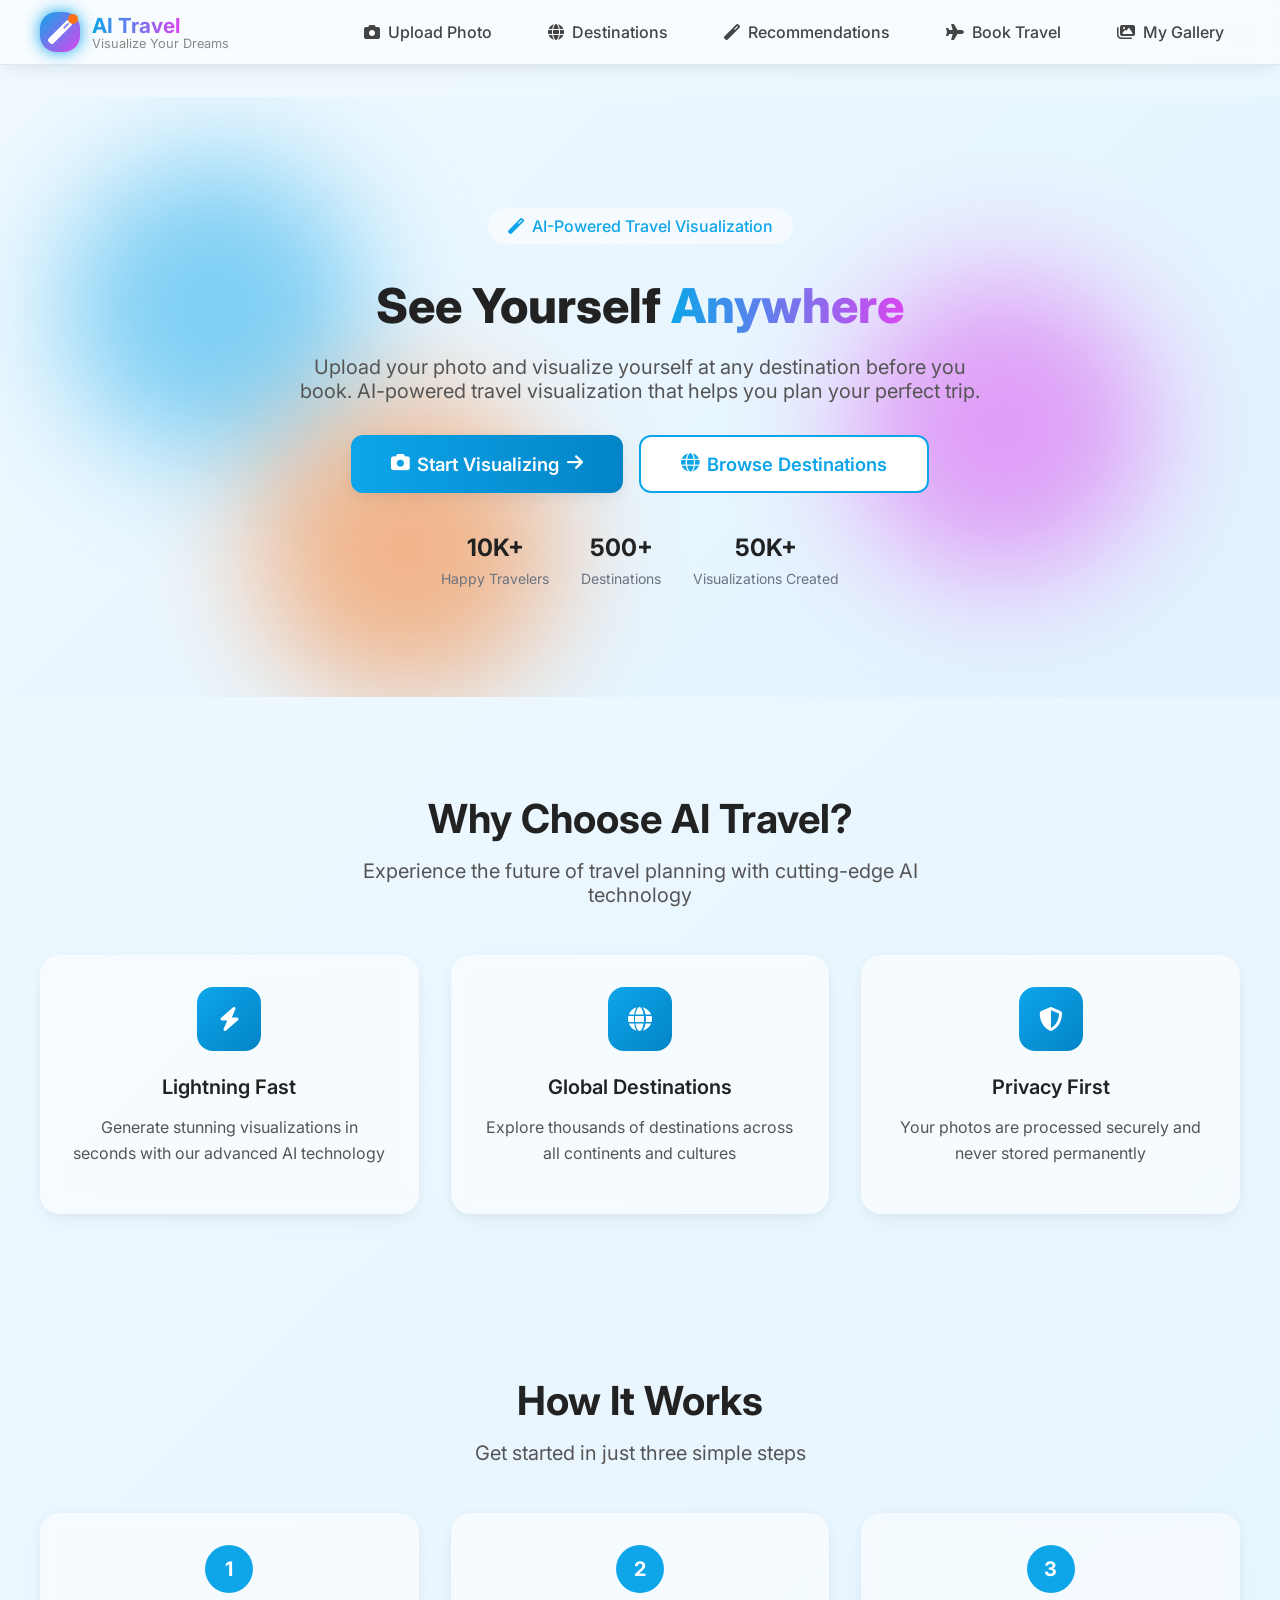
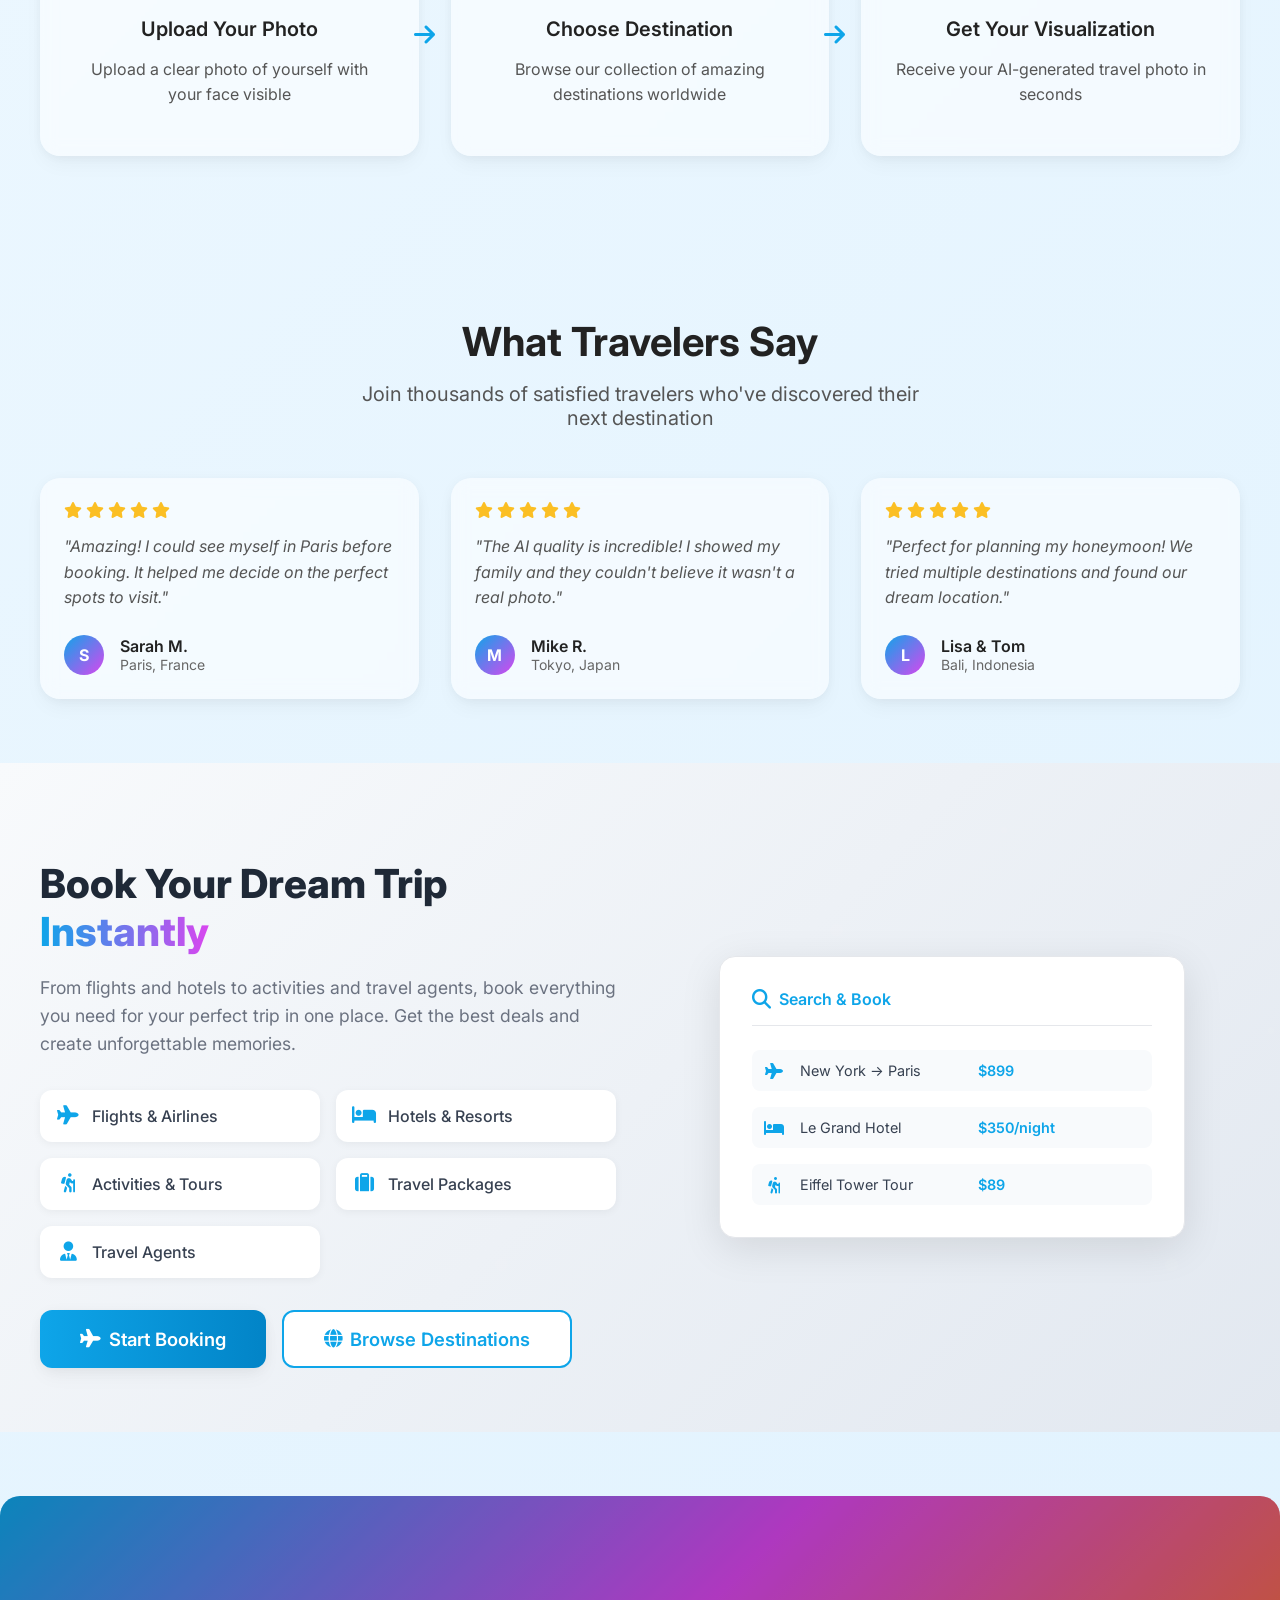
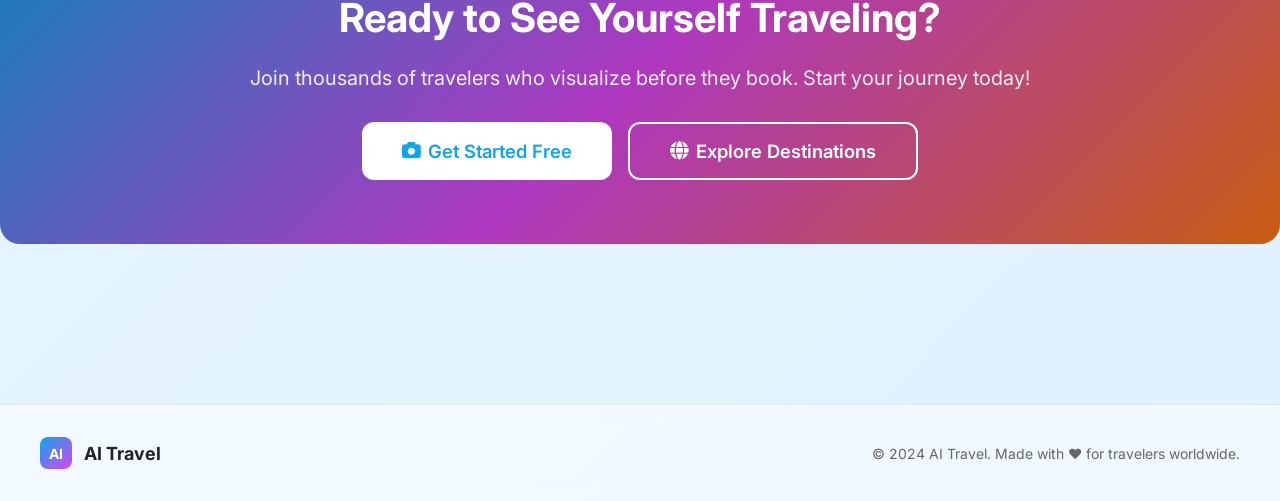
==== frontend/index.html @ 81657a9d "commit" ====
<!DOCTYPE html>
<html lang="en">
<head>
    <meta charset="UTF-8">
    <meta name="viewport" content="width=device-width, initial-scale=1.0">
    <title>AI Travel - Visualize Yourself Anywhere</title>
    <meta name="description" content="See yourself at any destination before you book with AI-powered visualization. Upload your photo and explore thousands of destinations worldwide.">
    
    <!-- Fonts -->
    <link rel="preconnect" href="https://fonts.googleapis.com">
    <link rel="preconnect" href="https://fonts.gstatic.com" crossorigin>
    <link href="https://fonts.googleapis.com/css2?family=Inter:wght@300;400;500;600;700;800&family=Poppins:wght@300;400;500;600;700;800;900&display=swap" rel="stylesheet">
    
    <!-- Icons -->
    <link rel="stylesheet" href="https://cdnjs.cloudflare.com/ajax/libs/font-awesome/6.4.0/css/all.min.css">
    
    <!-- Styles -->
    <link rel="stylesheet" href="css/style.css">
</head>
<body>
    <!-- Navigation -->
    <nav class="navbar">
        <div class="nav-container">
            <div class="nav-logo">
                <a href="index.html" class="logo-link">
                    <div class="logo-icon">
                        <i class="fas fa-magic"></i>
                        <div class="logo-dot"></div>
                    </div>
                    <div class="logo-text">
                        <span class="logo-title">AI Travel</span>
                        <div class="logo-subtitle">Visualize Your Dreams</div>
                    </div>
                </a>
            </div>
            
            <div class="nav-menu" id="nav-menu">
                <a href="upload.html" class="nav-link">
                    <i class="fas fa-camera"></i>
                    <span>Upload Photo</span>
                </a>
                <a href="destinations.html" class="nav-link">
                    <i class="fas fa-globe"></i>
                    <span>Destinations</span>
                </a>
                <a href="recommendations.html" class="nav-link">
                    <i class="fas fa-magic"></i>
                    <span>Recommendations</span>
                </a>
                <a href="booking.html" class="nav-link">
                    <i class="fas fa-plane"></i>
                    <span>Book Travel</span>
                </a>
                <a href="visualizations.html" class="nav-link">
                    <i class="fas fa-images"></i>
                    <span>My Gallery</span>
                </a>
            </div>
            
            <div class="nav-toggle" id="nav-toggle">
                <i class="fas fa-bars"></i>
            </div>
        </div>
    </nav>

    <!-- Main Content -->
    <main class="main-content">
        <!-- Hero Section -->
        <section class="hero">
            <div class="hero-background">
                <div class="hero-blob hero-blob-1"></div>
                <div class="hero-blob hero-blob-2"></div>
                <div class="hero-blob hero-blob-3"></div>
            </div>
            
            <div class="hero-content">
                <div class="hero-badge">
                    <i class="fas fa-magic"></i>
                    <span>AI-Powered Travel Visualization</span>
                </div>
                
                <h1 class="hero-title">
                    See Yourself
                    <span class="gradient-text">Anywhere</span>
                </h1>
                
                <p class="hero-description">
                    Upload your photo and visualize yourself at any destination before you book. 
                    AI-powered travel visualization that helps you plan your perfect trip.
                </p>
                
                <div class="hero-buttons">
                    <a href="upload.html" class="btn btn-primary btn-large">
                        <i class="fas fa-camera"></i>
                        Start Visualizing
                        <i class="fas fa-arrow-right"></i>
                    </a>
                    <a href="destinations.html" class="btn btn-secondary btn-large">
                        <i class="fas fa-globe"></i>
                        Browse Destinations
                    </a>
                </div>
                
                <!-- Stats -->
                <div class="hero-stats">
                    <div class="stat-item">
                        <div class="stat-number">10K+</div>
                        <div class="stat-label">Happy Travelers</div>
                    </div>
                    <div class="stat-item">
                        <div class="stat-number">500+</div>
                        <div class="stat-label">Destinations</div>
                    </div>
                    <div class="stat-item">
                        <div class="stat-number">50K+</div>
                        <div class="stat-label">Visualizations Created</div>
                    </div>
                </div>
            </div>
        </section>

        <!-- Features Section -->
        <section class="features">
            <div class="container">
                <div class="section-header">
                    <h2 class="section-title">Why Choose AI Travel?</h2>
                    <p class="section-description">
                        Experience the future of travel planning with cutting-edge AI technology
                    </p>
                </div>

                <div class="features-grid">
                    <div class="feature-card">
                        <div class="feature-icon">
                            <i class="fas fa-bolt"></i>
                        </div>
                        <h3 class="feature-title">Lightning Fast</h3>
                        <p class="feature-description">
                            Generate stunning visualizations in seconds with our advanced AI technology
                        </p>
                    </div>
                    
                    <div class="feature-card">
                        <div class="feature-icon">
                            <i class="fas fa-globe"></i>
                        </div>
                        <h3 class="feature-title">Global Destinations</h3>
                        <p class="feature-description">
                            Explore thousands of destinations across all continents and cultures
                        </p>
                    </div>
                    
                    <div class="feature-card">
                        <div class="feature-icon">
                            <i class="fas fa-shield-alt"></i>
                        </div>
                        <h3 class="feature-title">Privacy First</h3>
                        <p class="feature-description">
                            Your photos are processed securely and never stored permanently
                        </p>
                    </div>
                </div>
            </div>
        </section>

        <!-- How It Works Section -->
        <section class="how-it-works">
            <div class="container">
                <div class="section-header">
                    <h2 class="section-title">How It Works</h2>
                    <p class="section-description">
                        Get started in just three simple steps
                    </p>
                </div>

                <div class="steps-grid">
                    <div class="step-item">
                        <div class="step-number">1</div>
                        <h3 class="step-title">Upload Your Photo</h3>
                        <p class="step-description">
                            Upload a clear photo of yourself with your face visible
                        </p>
                        <div class="step-arrow">
                            <i class="fas fa-arrow-right"></i>
                        </div>
                    </div>
                    
                    <div class="step-item">
                        <div class="step-number">2</div>
                        <h3 class="step-title">Choose Destination</h3>
                        <p class="step-description">
                            Browse our collection of amazing destinations worldwide
                        </p>
                        <div class="step-arrow">
                            <i class="fas fa-arrow-right"></i>
                        </div>
                    </div>
                    
                    <div class="step-item">
                        <div class="step-number">3</div>
                        <h3 class="step-title">Get Your Visualization</h3>
                        <p class="step-description">
                            Receive your AI-generated travel photo in seconds
                        </p>
                    </div>
                </div>
            </div>
        </section>

        <!-- Testimonials Section -->
        <section class="testimonials">
            <div class="container">
                <div class="section-header">
                    <h2 class="section-title">What Travelers Say</h2>
                    <p class="section-description">
                        Join thousands of satisfied travelers who've discovered their next destination
                    </p>
                </div>

                <div class="testimonials-grid">
                    <div class="testimonial-card">
                        <div class="testimonial-stars">
                            <i class="fas fa-star"></i>
                            <i class="fas fa-star"></i>
                            <i class="fas fa-star"></i>
                            <i class="fas fa-star"></i>
                            <i class="fas fa-star"></i>
                        </div>
                        <p class="testimonial-text">
                            "Amazing! I could see myself in Paris before booking. It helped me decide on the perfect spots to visit."
                        </p>
                        <div class="testimonial-author">
                            <div class="author-avatar">S</div>
                            <div class="author-info">
                                <div class="author-name">Sarah M.</div>
                                <div class="author-location">Paris, France</div>
                            </div>
                        </div>
                    </div>

                    <div class="testimonial-card">
                        <div class="testimonial-stars">
                            <i class="fas fa-star"></i>
                            <i class="fas fa-star"></i>
                            <i class="fas fa-star"></i>
                            <i class="fas fa-star"></i>
                            <i class="fas fa-star"></i>
                        </div>
                        <p class="testimonial-text">
                            "The AI quality is incredible! I showed my family and they couldn't believe it wasn't a real photo."
                        </p>
                        <div class="testimonial-author">
                            <div class="author-avatar">M</div>
                            <div class="author-info">
                                <div class="author-name">Mike R.</div>
                                <div class="author-location">Tokyo, Japan</div>
                            </div>
                        </div>
                    </div>

                    <div class="testimonial-card">
                        <div class="testimonial-stars">
                            <i class="fas fa-star"></i>
                            <i class="fas fa-star"></i>
                            <i class="fas fa-star"></i>
                            <i class="fas fa-star"></i>
                            <i class="fas fa-star"></i>
                        </div>
                        <p class="testimonial-text">
                            "Perfect for planning my honeymoon! We tried multiple destinations and found our dream location."
                        </p>
                        <div class="testimonial-author">
                            <div class="author-avatar">L</div>
                            <div class="author-info">
                                <div class="author-name">Lisa & Tom</div>
                                <div class="author-location">Bali, Indonesia</div>
                            </div>
                        </div>
                    </div>
                </div>
            </div>
        </section>

        <!-- Booking Promotion Section -->
        <section class="booking-promotion">
            <div class="container">
                <div class="booking-promotion-content">
                    <div class="booking-promotion-text">
                        <h2 class="booking-promotion-title">
                            Book Your Dream Trip
                            <span class="gradient-text">Instantly</span>
                        </h2>
                        <p class="booking-promotion-description">
                            From flights and hotels to activities and travel agents, book everything you need for your perfect trip in one place. Get the best deals and create unforgettable memories.
                        </p>
                        <div class="booking-promotion-features">
                            <div class="booking-feature">
                                <i class="fas fa-plane"></i>
                                <span>Flights & Airlines</span>
                            </div>
                            <div class="booking-feature">
                                <i class="fas fa-bed"></i>
                                <span>Hotels & Resorts</span>
                            </div>
                            <div class="booking-feature">
                                <i class="fas fa-hiking"></i>
                                <span>Activities & Tours</span>
                            </div>
                            <div class="booking-feature">
                                <i class="fas fa-suitcase"></i>
                                <span>Travel Packages</span>
                            </div>
                            <div class="booking-feature">
                                <i class="fas fa-user-tie"></i>
                                <span>Travel Agents</span>
                            </div>
                        </div>
                        <div class="booking-promotion-actions">
                            <a href="booking.html" class="btn btn-primary btn-large">
                                <i class="fas fa-plane"></i>
                                Start Booking
                            </a>
                            <a href="destinations.html" class="btn btn-secondary btn-large">
                                <i class="fas fa-globe"></i>
                                Browse Destinations
                            </a>
                        </div>
                    </div>
                    <div class="booking-promotion-visual">
                        <div class="booking-visual-card">
                            <div class="booking-visual-header">
                                <i class="fas fa-search"></i>
                                <span>Search & Book</span>
                            </div>
                            <div class="booking-visual-content">
                                <div class="booking-visual-item">
                                    <i class="fas fa-plane"></i>
                                    <span>New York → Paris</span>
                                    <span class="price">$899</span>
                                </div>
                                <div class="booking-visual-item">
                                    <i class="fas fa-bed"></i>
                                    <span>Le Grand Hotel</span>
                                    <span class="price">$350/night</span>
                                </div>
                                <div class="booking-visual-item">
                                    <i class="fas fa-hiking"></i>
                                    <span>Eiffel Tower Tour</span>
                                    <span class="price">$89</span>
                                </div>
                            </div>
                        </div>
                    </div>
                </div>
            </div>
        </section>

        <!-- CTA Section -->
        <section class="cta">
            <div class="cta-background">
                <div class="cta-overlay"></div>
            </div>
            <div class="cta-content">
                <h2 class="cta-title">Ready to See Yourself Traveling?</h2>
                <p class="cta-description">
                    Join thousands of travelers who visualize before they book. Start your journey today!
                </p>
                <div class="cta-buttons">
                    <a href="upload.html" class="btn btn-white btn-large">
                        <i class="fas fa-camera"></i>
                        Get Started Free
                    </a>
                    <a href="destinations.html" class="btn btn-outline btn-large">
                        <i class="fas fa-globe"></i>
                        Explore Destinations
                    </a>
                </div>
            </div>
        </section>
    </main>

    <!-- Footer -->
    <footer class="footer">
        <div class="container">
            <div class="footer-content">
                <div class="footer-logo">
                    <div class="footer-logo-icon">
                        <span>AI</span>
                    </div>
                    <span class="footer-logo-text">AI Travel</span>
                </div>
                <div class="footer-copyright">
                    © 2024 AI Travel. Made with ❤️ for travelers worldwide.
                </div>
            </div>
        </div>
    </footer>

    <!-- Toast Container -->
    <div id="toast-container" class="toast-container"></div>

    <!-- Scripts -->
    <script src="js/api.js"></script>
    <script src="js/components.js"></script>
    <script src="js/main.js"></script>
</body>
</html>
---- frontend/css/style.css ----
/* CSS Variables for theming */
:root {
  --primary: #0ea5e9;
  --primary-dark: #0284c7;
  --secondary: #d946ef;
  --accent: #f97316;
  --success: #22c55e;
  --warning: #f59e0b;
  --error: #ef4444;
  --bg-gradient: linear-gradient(135deg, #f0f9ff 0%, #e0f2fe 100%);
  --font-main: "Inter", "Poppins", Arial, sans-serif;
  --shadow-soft: 0 2px 15px -3px rgba(0, 0, 0, 0.07),
    0 10px 20px -2px rgba(0, 0, 0, 0.04);
  --shadow-large: 0 10px 40px -10px rgba(14, 165, 233, 0.15),
    0 2px 10px -2px rgba(0, 0, 0, 0.05);
  --radius: 1.25rem;
}

html,
body {
  font-family: var(--font-main);
  background: var(--bg-gradient);
  color: #222;
  margin: 0;
  min-height: 100vh;
  scroll-behavior: smooth;
}

/* Layout */
.container {
  max-width: 1200px;
  margin: 0 auto;
  padding: 0 1.5rem;
}

.main-content {
  min-height: calc(100vh - 64px - 80px);
  padding: 2rem 0;
}

/* Navbar */
.navbar {
  background: #fff8;
  backdrop-filter: blur(8px);
  border-bottom: 1px solid #e0e7ef;
  box-shadow: var(--shadow-soft);
  position: sticky;
  top: 0;
  z-index: 100;
}
.nav-container {
  max-width: 1200px;
  margin: 0 auto;
  display: flex;
  align-items: center;
  justify-content: space-between;
  padding: 0 1.5rem;
  height: 64px;
}
.logo-link {
  display: flex;
  align-items: center;
  text-decoration: none;
}
.logo-icon {
  position: relative;
  width: 40px;
  height: 40px;
  background: linear-gradient(135deg, var(--primary), var(--secondary));
  border-radius: 1rem;
  display: flex;
  align-items: center;
  justify-content: center;
  color: #fff;
  font-size: 1.5rem;
  margin-right: 0.75rem;
  box-shadow: 0 0 16px var(--primary, #0ea5e9, 0.2);
}
.logo-dot {
  position: absolute;
  top: 2px;
  right: 2px;
  width: 10px;
  height: 10px;
  background: var(--accent);
  border-radius: 50%;
  animation: pulse 2s infinite;
}
@keyframes pulse {
  0%,
  100% {
    opacity: 1;
  }
  50% {
    opacity: 0.5;
  }
}
.logo-title {
  font-size: 1.3rem;
  font-weight: 700;
  background: linear-gradient(90deg, var(--primary), var(--secondary));
  -webkit-background-clip: text;
  -webkit-text-fill-color: transparent;
}
.logo-subtitle {
  font-size: 0.8rem;
  color: #888;
  margin-top: -2px;
}
.nav-menu {
  display: flex;
  gap: 1.5rem;
}
.nav-link {
  display: flex;
  align-items: center;
  gap: 0.5rem;
  color: #444;
  text-decoration: none;
  font-weight: 500;
  padding: 0.5rem 1rem;
  border-radius: 0.75rem;
  transition: background 0.2s, color 0.2s;
}
.nav-link.active,
.nav-link:hover {
  background: var(--primary, #0ea5e9, 0.1);
  color: var(--primary);
}
.nav-toggle {
  display: none;
  font-size: 1.5rem;
  cursor: pointer;
}

/* Hero Section */
.hero {
  position: relative;
  min-height: 600px;
  display: flex;
  align-items: center;
  justify-content: center;
  background: linear-gradient(135deg, #f0f9ff 0%, #e0f2fe 100%);
  overflow: hidden;
}
.hero-background {
  position: absolute;
  inset: 0;
  z-index: 0;
}
.hero-blob {
  position: absolute;
  border-radius: 50%;
  filter: blur(60px);
  opacity: 0.5;
}
.hero-blob-1 {
  top: 10%;
  left: 5%;
  width: 300px;
  height: 300px;
  background: var(--primary);
}
.hero-blob-2 {
  top: 30%;
  right: 10%;
  width: 300px;
  height: 300px;
  background: var(--secondary);
}
.hero-blob-3 {
  bottom: 0;
  left: 20%;
  width: 300px;
  height: 300px;
  background: var(--accent);
}
.hero-content {
  position: relative;
  z-index: 1;
  text-align: center;
  max-width: 700px;
  margin: 0 auto;
}
.hero-badge {
  display: inline-flex;
  align-items: center;
  gap: 0.5rem;
  background: #fff8;
  border-radius: 999px;
  padding: 0.5rem 1.25rem;
  font-size: 1rem;
  color: var(--primary);
  font-weight: 500;
  margin-bottom: 1.5rem;
}
.hero-title {
  font-size: 3rem;
  font-weight: 800;
  color: #222;
  margin: 0.5rem 0;
}
.gradient-text {
  background: linear-gradient(90deg, var(--primary), var(--secondary));
  -webkit-background-clip: text;
  -webkit-text-fill-color: transparent;
}
.hero-description {
  font-size: 1.25rem;
  color: #555;
  margin-bottom: 2rem;
}
.hero-buttons {
  display: flex;
  gap: 1rem;
  justify-content: center;
  margin-bottom: 2.5rem;
}
.btn {
  display: inline-flex;
  align-items: center;
  gap: 0.5rem;
  font-size: 1rem;
  font-weight: 600;
  border: none;
  border-radius: 0.75rem;
  padding: 0.75rem 2rem;
  cursor: pointer;
  text-decoration: none;
  transition: background 0.2s, color 0.2s, box-shadow 0.2s, transform 0.2s;
}
.btn-large {
  font-size: 1.15rem;
  padding: 1rem 2.5rem;
}
.btn-primary {
  background: linear-gradient(90deg, var(--primary), var(--primary-dark));
  color: #fff;
  box-shadow: var(--shadow-soft);
}
.btn-primary:hover {
  background: linear-gradient(90deg, var(--primary-dark), var(--primary));
  transform: scale(1.04);
}
.btn-secondary {
  background: #fff;
  color: var(--primary);
  border: 2px solid var(--primary);
}
.btn-secondary:hover {
  background: var(--primary);
  color: #fff;
}
.btn-white {
  background: #fff;
  color: var(--primary);
  border: none;
}
.btn-white:hover {
  background: #f0f9ff;
}
.btn-outline {
  background: transparent;
  color: #fff;
  border: 2px solid #fff;
}
.btn-outline:hover {
  background: #fff2;
  color: #fff;
}
.btn-warning {
  background: var(--warning);
  color: #fff;
}
.btn-warning:hover {
  background: #fbbf24;
}

/* Hero Stats */
.hero-stats {
  display: flex;
  gap: 2rem;
  justify-content: center;
  margin-top: 2.5rem;
}
.stat-item {
  text-align: center;
}
.stat-number {
  font-size: 2rem;
  font-weight: 700;
  color: var(--primary);
}
.stat-label {
  font-size: 1rem;
  color: #666;
}

/* Section Headers */
.section-header {
  text-align: center;
  margin-bottom: 3rem;
}
.section-title {
  font-size: 2.5rem;
  font-weight: 700;
  color: #222;
  margin-bottom: 1rem;
}
.section-description {
  font-size: 1.25rem;
  color: #555;
  max-width: 600px;
  margin: 0 auto;
}

/* Features Section */
.features {
  padding: 4rem 0;
}
.features-grid {
  display: grid;
  grid-template-columns: repeat(auto-fit, minmax(300px, 1fr));
  gap: 2rem;
}
.feature-card {
  background: #fff8;
  backdrop-filter: blur(8px);
  border-radius: var(--radius);
  padding: 2rem;
  text-align: center;
  box-shadow: var(--shadow-soft);
  transition: transform 0.3s, box-shadow 0.3s;
}
.feature-card:hover {
  transform: translateY(-5px);
  box-shadow: var(--shadow-large);
}
.feature-icon {
  width: 64px;
  height: 64px;
  background: linear-gradient(135deg, var(--primary), var(--primary-dark));
  border-radius: 1rem;
  display: flex;
  align-items: center;
  justify-content: center;
  margin: 0 auto 1.5rem;
  color: #fff;
  font-size: 1.5rem;
}
.feature-title {
  font-size: 1.25rem;
  font-weight: 600;
  color: #222;
  margin-bottom: 1rem;
}
.feature-description {
  color: #555;
  line-height: 1.6;
}

/* How It Works Section */
.how-it-works {
  padding: 4rem 0;
}
.steps-grid {
  display: grid;
  grid-template-columns: repeat(auto-fit, minmax(250px, 1fr));
  gap: 2rem;
}
.step-item {
  background: #fff8;
  backdrop-filter: blur(8px);
  border-radius: var(--radius);
  padding: 2rem;
  text-align: center;
  box-shadow: var(--shadow-soft);
  position: relative;
}
.step-number {
  width: 48px;
  height: 48px;
  background: var(--primary);
  color: #fff;
  border-radius: 50%;
  display: flex;
  align-items: center;
  justify-content: center;
  font-weight: 700;
  font-size: 1.25rem;
  margin: 0 auto 1.5rem;
}
.step-title {
  font-size: 1.25rem;
  font-weight: 600;
  color: #222;
  margin-bottom: 1rem;
}
.step-description {
  color: #555;
  line-height: 1.6;
}
.step-arrow {
  position: absolute;
  top: 50%;
  right: -1rem;
  transform: translateY(-50%);
  color: var(--primary);
  font-size: 1.5rem;
}

/* Testimonials Section */
.testimonials {
  padding: 4rem 0;
}
.testimonials-grid {
  display: grid;
  grid-template-columns: repeat(auto-fit, minmax(300px, 1fr));
  gap: 2rem;
}
.testimonial-card {
  background: #fff8;
  backdrop-filter: blur(8px);
  border-radius: var(--radius);
  padding: 1.5rem;
  box-shadow: var(--shadow-soft);
}
.testimonial-stars {
  display: flex;
  gap: 0.25rem;
  margin-bottom: 1rem;
  color: #fbbf24;
}
.testimonial-text {
  color: #555;
  line-height: 1.6;
  margin-bottom: 1.5rem;
  font-style: italic;
}
.testimonial-author {
  display: flex;
  align-items: center;
  gap: 1rem;
}
.author-avatar {
  width: 40px;
  height: 40px;
  background: linear-gradient(135deg, var(--primary), var(--secondary));
  border-radius: 50%;
  display: flex;
  align-items: center;
  justify-content: center;
  color: #fff;
  font-weight: 700;
}
.author-name {
  font-weight: 600;
  color: #222;
}
.author-location {
  font-size: 0.875rem;
  color: #666;
}

/* CTA Section */
.cta {
  position: relative;
  padding: 4rem 0;
  margin: 4rem 0;
  background: linear-gradient(
    135deg,
    var(--primary),
    var(--secondary),
    var(--accent)
  );
  border-radius: var(--radius);
  overflow: hidden;
}
.cta-background {
  position: absolute;
  inset: 0;
}
.cta-overlay {
  position: absolute;
  inset: 0;
  background: rgba(0, 0, 0, 0.2);
}
.cta-content {
  position: relative;
  z-index: 1;
  text-align: center;
  color: #fff;
}
.cta-title {
  font-size: 2.5rem;
  font-weight: 700;
  margin-bottom: 1.5rem;
}
.cta-description {
  font-size: 1.25rem;
  margin-bottom: 2rem;
  opacity: 0.9;
}
.cta-buttons {
  display: flex;
  gap: 1rem;
  justify-content: center;
}

/* Footer */
.footer {
  background: #fff8;
  backdrop-filter: blur(8px);
  border-top: 1px solid #e0e7ef;
  padding: 2rem 0;
  margin-top: 4rem;
}
.footer-content {
  display: flex;
  justify-content: space-between;
  align-items: center;
}
.footer-logo {
  display: flex;
  align-items: center;
  gap: 0.75rem;
}
.footer-logo-icon {
  width: 32px;
  height: 32px;
  background: linear-gradient(135deg, var(--primary), var(--secondary));
  border-radius: 0.5rem;
  display: flex;
  align-items: center;
  justify-content: center;
  color: #fff;
  font-weight: 700;
  font-size: 0.875rem;
}
.footer-logo-text {
  font-size: 1.125rem;
  font-weight: 700;
  color: #222;
}
.footer-copyright {
  color: #666;
  font-size: 0.875rem;
}

/* Upload Page Styles */
.upload-header,
.destinations-header,
.visualizations-header {
  text-align: center;
  margin-bottom: 3rem;
}
.step-badge {
  display: inline-flex;
  align-items: center;
  gap: 0.5rem;
  background: var(--primary, #0ea5e9, 0.1);
  border: 1px solid var(--primary);
  border-radius: 999px;
  padding: 0.5rem 1rem;
  font-size: 0.875rem;
  color: var(--primary);
  font-weight: 500;
  margin-bottom: 1.5rem;
}
.upload-title,
.destinations-title,
.visualizations-title {
  font-size: 3rem;
  font-weight: 700;
  color: #222;
  margin-bottom: 1rem;
}
.upload-description,
.destinations-description,
.visualizations-description {
  font-size: 1.25rem;
  color: #555;
  max-width: 600px;
  margin: 0 auto;
}

.upload-section {
  margin-bottom: 3rem;
}
.upload-grid {
  display: grid;
  grid-template-columns: 1fr 1fr;
  gap: 3rem;
  align-items: start;
}
.photo-upload {
  border: 2px dashed #ddd;
  border-radius: var(--radius);
  padding: 2rem;
  text-align: center;
  transition: border-color 0.3s, background 0.3s;
}
.photo-upload:hover {
  border-color: var(--primary);
  background: #f0f9ff;
}
.photo-upload.drag-over {
  border-color: var(--primary);
  background: #f0f9ff;
  transform: scale(1.02);
}
.upload-icon {
  position: relative;
  width: 80px;
  height: 80px;
  background: linear-gradient(135deg, var(--primary), var(--secondary));
  border-radius: 1rem;
  display: flex;
  align-items: center;
  justify-content: center;
  margin: 0 auto 1.5rem;
  color: #fff;
  font-size: 2rem;
}
.upload-dot {
  position: absolute;
  top: -8px;
  right: -8px;
  width: 24px;
  height: 24px;
  background: var(--accent);
  border-radius: 50%;
  animation: pulse 2s infinite;
}
.upload-heading {
  font-size: 1.5rem;
  font-weight: 600;
  color: #222;
  margin-bottom: 0.5rem;
}
.upload-subtext {
  color: #666;
  margin-bottom: 1.5rem;
}

.upload-note {
  color: #ff6b6b;
  font-size: 0.8rem;
  margin-top: 0.25rem;
  font-style: italic;
}

.lightx-tips {
  background: #f0f9ff;
  border: 1px solid #93c5fd;
  border-radius: 8px;
  padding: 1rem;
  margin-top: 1rem;
  font-size: 0.85rem;
}

.lightx-tips p {
  margin: 0 0 0.5rem 0;
  color: #1e40af;
  font-weight: 600;
}

.lightx-tips ul {
  margin: 0;
  padding-left: 1.5rem;
  color: #1e40af;
}

.lightx-tips li {
  margin-bottom: 0.25rem;
}
.upload-actions {
  display: flex;
  flex-direction: column;
  gap: 1rem;
  align-items: center;
}
.upload-or {
  color: #666;
  font-size: 0.875rem;
}

.upload-preview {
  text-align: center;
  padding: 1.5rem;
}
.preview-container {
  position: relative;
  margin-bottom: 1rem;
}
.preview-image {
  max-width: 100%;
  max-height: 400px;
  border-radius: 0.75rem;
  object-fit: cover;
}
.preview-remove {
  position: absolute;
  top: -8px;
  right: -8px;
  width: 24px;
  height: 24px;
  background: var(--error);
  color: #fff;
  border: none;
  border-radius: 50%;
  cursor: pointer;
  font-size: 0.75rem;
  display: flex;
  align-items: center;
  justify-content: center;
}
.preview-status {
  display: flex;
  align-items: center;
  justify-content: center;
  gap: 0.5rem;
  margin-bottom: 1rem;
  color: var(--success);
  font-weight: 500;
}
.status-icon {
  color: var(--success);
  font-size: 1.25rem;
}

/* Upload Form Styles */
.upload-form {
  margin-top: 1rem;
}
.upload-btn {
  width: 100%;
  padding: 1rem 2rem;
  font-size: 1.1rem;
  font-weight: 600;
  background: linear-gradient(90deg, var(--primary), var(--primary-dark));
  color: #fff;
  border: none;
  border-radius: 0.75rem;
  cursor: pointer;
  transition: all 0.2s ease;
  box-shadow: var(--shadow-soft);
}
.upload-btn:hover {
  background: linear-gradient(90deg, var(--primary-dark), var(--primary));
  transform: translateY(-2px);
  box-shadow: var(--shadow-large);
}
.upload-btn:disabled {
  background: #ccc;
  cursor: not-allowed;
  transform: none;
  box-shadow: none;
}
.upload-btn i {
  margin-right: 0.5rem;
}

.upload-loading {
  position: absolute;
  inset: 0;
  background: rgba(0, 0, 0, 0.5);
  backdrop-filter: blur(4px);
  display: flex;
  flex-direction: column;
  align-items: center;
  justify-content: center;
  color: #fff;
  border-radius: var(--radius);
}
.loading-spinner {
  width: 48px;
  height: 48px;
  border: 4px solid #fff;
  border-top: 4px solid transparent;
  border-radius: 50%;
  animation: spin 1s linear infinite;
  margin-bottom: 1rem;
}
@keyframes spin {
  0% {
    transform: rotate(0deg);
  }
  100% {
    transform: rotate(360deg);
  }
}
.loading-text {
  font-size: 1.125rem;
  font-weight: 600;
  margin-bottom: 0.5rem;
}
.loading-subtext {
  font-size: 0.875rem;
  opacity: 0.8;
}

/* Progress Bar Styles */
.progress-bar-container {
  width: 100%;
  max-width: 300px;
  margin-top: 1rem;
}
.progress-bar {
  width: 100%;
  height: 8px;
  background: rgba(255, 255, 255, 0.3);
  border-radius: 4px;
  overflow: hidden;
}
.progress-fill {
  height: 100%;
  background: linear-gradient(90deg, var(--success), var(--primary));
  border-radius: 4px;
  transition: width 0.3s ease;
}
.progress-text {
  text-align: center;
  font-size: 0.875rem;
  margin-top: 0.5rem;
  opacity: 0.9;
}

.upload-info {
  background: #dbeafe;
  border: 1px solid #93c5fd;
  border-radius: var(--radius);
  padding: 1rem;
  margin-top: 1.5rem;
}
.info-icon {
  color: var(--primary);
  font-size: 1.25rem;
  margin-bottom: 0.5rem;
}
.info-title {
  font-weight: 600;
  color: #1e40af;
  margin-bottom: 0.25rem;
}
.info-content p {
  color: #1e40af;
  font-size: 0.875rem;
  margin: 0.25rem 0;
}

.info-panel {
  display: flex;
  flex-direction: column;
  gap: 1.5rem;
}
.info-card {
  background: #fff8;
  backdrop-filter: blur(8px);
  border-radius: var(--radius);
  padding: 1.5rem;
  box-shadow: var(--shadow-soft);
}
.info-card-title {
  display: flex;
  align-items: center;
  gap: 0.5rem;
  font-size: 1.125rem;
  font-weight: 600;
  color: #222;
  margin-bottom: 1rem;
}
.info-list {
  list-style: none;
  padding: 0;
  margin: 0;
}
.info-list li {
  position: relative;
  padding-left: 1.5rem;
  margin-bottom: 0.75rem;
  color: #555;
}
.info-list li::before {
  content: "";
  position: absolute;
  left: 0;
  top: 0.5rem;
  width: 8px;
  height: 8px;
  background: var(--primary);
  border-radius: 50%;
}

.success-state {
  margin: 3rem 0;
}
.success-card {
  background: linear-gradient(135deg, #dcfce7, #f0f9ff);
  border: 1px solid var(--success);
  border-radius: var(--radius);
  padding: 2rem;
  text-align: center;
  box-shadow: var(--shadow-soft);
}
.success-icon {
  width: 64px;
  height: 64px;
  background: var(--success);
  color: #fff;
  border-radius: 50%;
  display: flex;
  align-items: center;
  justify-content: center;
  margin: 0 auto 1.5rem;
  font-size: 2rem;
}
.success-title {
  font-size: 1.5rem;
  font-weight: 700;
  color: var(--success);
  margin-bottom: 1rem;
}
.success-description {
  color: #166534;
  margin-bottom: 2rem;
  font-size: 1.125rem;
}
.success-buttons {
  display: flex;
  gap: 1rem;
  justify-content: center;
}

.progress-indicator {
  display: flex;
  align-items: center;
  justify-content: center;
  gap: 1rem;
}
.progress-step {
  display: flex;
  align-items: center;
  gap: 0.5rem;
}
.progress-number {
  width: 32px;
  height: 32px;
  background: #e5e7eb;
  color: #6b7280;
  border-radius: 50%;
  display: flex;
  align-items: center;
  justify-content: center;
  font-weight: 700;
  font-size: 0.875rem;
}
.progress-step.active .progress-number {
  background: var(--primary);
  color: #fff;
}
.progress-label {
  font-size: 0.875rem;
  font-weight: 500;
  color: #6b7280;
}
.progress-step.active .progress-label {
  color: var(--primary);
}
.progress-line {
  width: 48px;
  height: 2px;
  background: #e5e7eb;
}

/* Destinations Page Styles */
.photo-warning {
  background: #fef3c7;
  border: 1px solid #f59e0b;
  border-radius: var(--radius);
  padding: 1.5rem;
  margin-bottom: 2rem;
}
.warning-content {
  display: flex;
  align-items: flex-start;
  gap: 1rem;
}
.warning-icon {
  width: 48px;
  height: 48px;
  background: #fef3c7;
  border-radius: 0.75rem;
  display: flex;
  align-items: center;
  justify-content: center;
  color: var(--warning);
  font-size: 1.5rem;
  flex-shrink: 0;
}
.warning-title {
  font-size: 1.125rem;
  font-weight: 600;
  color: #92400e;
  margin-bottom: 0.5rem;
}
.warning-description {
  color: #92400e;
  margin-bottom: 1rem;
}

.search-filter-section {
  margin-bottom: 2rem;
}
.search-filter-container {
  display: flex;
  gap: 1rem;
  align-items: center;
  margin-bottom: 1rem;
}
.search-container {
  position: relative;
  flex: 1;
  max-width: 400px;
}
.search-icon {
  position: absolute;
  left: 1rem;
  top: 50%;
  transform: translateY(-50%);
  color: #9ca3af;
}
.search-input {
  width: 100%;
  padding: 0.75rem 1rem 0.75rem 2.5rem;
  border: 1px solid #d1d5db;
  border-radius: 0.75rem;
  font-size: 1rem;
  background: #fff8;
  backdrop-filter: blur(4px);
  transition: border-color 0.2s, box-shadow 0.2s;
}
.search-input:focus {
  outline: none;
  border-color: var(--primary);
  box-shadow: 0 0 0 3px rgba(14, 165, 233, 0.1);
}
.filter-container {
  display: flex;
  align-items: center;
  gap: 0.5rem;
}
.filter-icon {
  color: #6b7280;
}
.filter-select {
  padding: 0.75rem 1rem;
  border: 1px solid #d1d5db;
  border-radius: 0.75rem;
  background: #fff8;
  backdrop-filter: blur(4px);
  font-size: 1rem;
  min-width: 200px;
}
.results-summary {
  display: flex;
  justify-content: space-between;
  align-items: center;
  font-size: 0.875rem;
  color: #6b7280;
}
.clear-search,
.clear-filters {
  color: var(--primary);
  font-weight: 500;
  background: none;
  border: none;
  cursor: pointer;
}

.loading-state {
  display: flex;
  flex-direction: column;
  align-items: center;
  justify-content: center;
  padding: 4rem 0;
}
.loading-text {
  color: #6b7280;
  margin-top: 1rem;
}

.destinations-grid {
  display: grid;
  grid-template-columns: repeat(auto-fill, minmax(350px, 1fr));
  gap: 2rem;
  margin-bottom: 3rem;
}
.destination-card {
  background: #fff8;
  backdrop-filter: blur(8px);
  border-radius: var(--radius);
  overflow: hidden;
  box-shadow: var(--shadow-soft);
  transition: transform 0.3s, box-shadow 0.3s;
}
.destination-card:hover {
  transform: translateY(-5px);
  box-shadow: var(--shadow-large);
}
.destination-image {
  width: 100%;
  height: 200px;
  object-fit: cover;
}
.destination-content {
  padding: 1.5rem;
}
.destination-title {
  font-size: 1.25rem;
  font-weight: 600;
  color: #222;
  margin-bottom: 0.5rem;
}
.destination-location {
  display: flex;
  align-items: center;
  gap: 0.5rem;
  color: #6b7280;
  font-size: 0.875rem;
  margin-bottom: 1rem;
}
.destination-description {
  color: #555;
  line-height: 1.6;
  margin-bottom: 1.5rem;
}
.destination-button {
  width: 100%;
  padding: 0.75rem;
  background: var(--primary);
  color: #fff;
  border: none;
  border-radius: 0.5rem;
  font-weight: 600;
  cursor: pointer;
  transition: background 0.2s;
}
.destination-button:hover {
  background: var(--primary-dark);
}
.destination-button:disabled {
  opacity: 0.5;
  cursor: not-allowed;
}

.empty-state {
  text-align: center;
  padding: 4rem 0;
}
.empty-icon {
  width: 96px;
  height: 96px;
  background: #f3f4f6;
  border-radius: 50%;
  display: flex;
  align-items: center;
  justify-content: center;
  margin: 0 auto 1.5rem;
  color: #9ca3af;
  font-size: 2.5rem;
}
.empty-title {
  font-size: 1.5rem;
  font-weight: 600;
  color: #222;
  margin-bottom: 1rem;
}
.empty-description {
  color: #6b7280;
  margin-bottom: 2rem;
}
.empty-actions {
  display: flex;
  gap: 1rem;
  justify-content: center;
}

/* Visualizations Page Styles */
.stats-section {
  margin-bottom: 3rem;
}
.stats-grid {
  display: grid;
  grid-template-columns: repeat(auto-fit, minmax(200px, 1fr));
  gap: 1.5rem;
}
.stat-card {
  background: #fff8;
  backdrop-filter: blur(8px);
  border-radius: var(--radius);
  padding: 1.5rem;
  text-align: center;
  box-shadow: var(--shadow-soft);
}
.stat-icon {
  width: 48px;
  height: 48px;
  background: var(--primary, #0ea5e9, 0.1);
  border-radius: 0.75rem;
  display: flex;
  align-items: center;
  justify-content: center;
  margin: 0 auto 1rem;
  color: var(--primary);
  font-size: 1.25rem;
}
.stat-number {
  font-size: 1.5rem;
  font-weight: 700;
  color: #222;
  margin-bottom: 0.5rem;
}
.stat-label {
  color: #6b7280;
  font-size: 0.875rem;
}

.filter-buttons {
  display: flex;
  align-items: center;
  gap: 0.5rem;
}
.filter-tabs {
  display: flex;
  background: #f3f4f6;
  border-radius: 0.5rem;
  padding: 0.25rem;
}
.filter-tab {
  display: flex;
  align-items: center;
  gap: 0.5rem;
  padding: 0.5rem 1rem;
  background: none;
  border: none;
  border-radius: 0.25rem;
  font-size: 0.875rem;
  font-weight: 500;
  color: #6b7280;
  cursor: pointer;
  transition: all 0.2s;
}
.filter-tab.active {
  background: #fff;
  color: var(--primary);
  box-shadow: var(--shadow-soft);
}

.gallery-section {
  margin-bottom: 3rem;
}
.gallery-grid {
  display: grid;
  grid-template-columns: repeat(auto-fill, minmax(300px, 1fr));
  gap: 2rem;
}
.visualization-card {
  background: #fff8;
  backdrop-filter: blur(8px);
  border-radius: var(--radius);
  overflow: hidden;
  box-shadow: var(--shadow-soft);
  transition: transform 0.3s, box-shadow 0.3s;
  position: relative;
}
.visualization-card:hover {
  transform: translateY(-5px);
  box-shadow: var(--shadow-large);
}
.visualization-card.generated {
  border: 2px solid var(--accent);
}
.generated-badge {
  position: absolute;
  top: 1rem;
  right: 1rem;
  background: var(--accent);
  color: #fff;
  padding: 0.25rem 0.75rem;
  border-radius: 999px;
  font-size: 0.75rem;
  font-weight: 600;
  z-index: 1;
}
.visualization-image {
  width: 100%;
  height: 250px;
  object-fit: cover;
}
.visualization-content {
  padding: 1.5rem;
}
.visualization-title {
  font-size: 1.125rem;
  font-weight: 600;
  color: #222;
  margin-bottom: 0.5rem;
}
.visualization-location {
  display: flex;
  align-items: center;
  gap: 0.5rem;
  color: #6b7280;
  font-size: 0.875rem;
}
.visualization-date {
  display: flex;
  align-items: center;
  gap: 0.5rem;
  color: #9ca3af;
  font-size: 0.875rem;
}

.quick-actions {
  background: #fff8;
  backdrop-filter: blur(8px);
  border-radius: var(--radius);
  padding: 1.5rem;
  box-shadow: var(--shadow-soft);
}
.quick-actions-title {
  font-size: 1.125rem;
  font-weight: 600;
  color: #222;
  margin-bottom: 1rem;
}
.quick-actions-buttons {
  display: flex;
  gap: 1rem;
  flex-wrap: wrap;
}
.quick-action-btn {
  display: flex;
  align-items: center;
  gap: 0.5rem;
  padding: 0.5rem 1rem;
  background: var(--primary, #0ea5e9, 0.1);
  color: var(--primary);
  border: none;
  border-radius: 0.5rem;
  font-weight: 500;
  cursor: pointer;
  transition: background 0.2s;
}
.quick-action-btn:hover {
  background: var(--primary, #0ea5e9, 0.2);
}

/* Lightbox */
.lightbox {
  position: fixed;
  inset: 0;
  background: rgba(0, 0, 0, 0.9);
  z-index: 1000;
  display: none;
  align-items: center;
  justify-content: center;
}
.lightbox.active {
  display: flex;
}
.lightbox-content {
  position: relative;
  max-width: 90vw;
  max-height: 90vh;
}
.lightbox-close {
  position: absolute;
  top: -2rem;
  right: 0;
  background: none;
  border: none;
  color: #fff;
  font-size: 1.5rem;
  cursor: pointer;
}
.lightbox-image {
  max-width: 100%;
  max-height: 70vh;
  object-fit: contain;
}
.lightbox-info {
  background: #fff;
  padding: 1.5rem;
  border-radius: 0.5rem;
  margin-top: 1rem;
}
.lightbox-title {
  font-size: 1.25rem;
  font-weight: 600;
  color: #222;
  margin-bottom: 0.5rem;
}
.lightbox-location {
  color: #6b7280;
  margin-bottom: 1rem;
}
.lightbox-actions {
  display: flex;
  gap: 1rem;
}
.lightbox-action {
  display: flex;
  align-items: center;
  gap: 0.5rem;
  padding: 0.5rem 1rem;
  background: var(--primary);
  color: #fff;
  border: none;
  border-radius: 0.5rem;
  font-weight: 500;
  cursor: pointer;
  transition: background 0.2s;
}
.lightbox-action:hover {
  background: var(--primary-dark);
}

/* Toast Notifications */
.toast-container {
  position: fixed;
  top: 1rem;
  right: 1rem;
  z-index: 1000;
}
.toast {
  background: #fff;
  border-radius: 0.5rem;
  padding: 1rem 1.5rem;
  box-shadow: var(--shadow-large);
  margin-bottom: 0.5rem;
  display: flex;
  align-items: center;
  gap: 0.75rem;
  min-width: 300px;
  animation: slideIn 0.3s ease-out;
}
.toast.success {
  border-left: 4px solid var(--success);
}
.toast.error {
  border-left: 4px solid var(--error);
}
.toast.warning {
  border-left: 4px solid var(--warning);
}
.toast-icon {
  font-size: 1.25rem;
}
.toast.success .toast-icon {
  color: var(--success);
}
.toast.error .toast-icon {
  color: var(--error);
}
.toast.warning .toast-icon {
  color: var(--warning);
}
.toast-message {
  flex: 1;
  color: #222;
}
.toast-close {
  background: none;
  border: none;
  color: #9ca3af;
  cursor: pointer;
  font-size: 1.25rem;
}
@keyframes slideIn {
  from {
    transform: translateX(100%);
    opacity: 0;
  }
  to {
    transform: translateX(0);
    opacity: 1;
  }
}

/* Responsive Design */
@media (max-width: 768px) {
  .nav-menu {
    position: fixed;
    top: 64px;
    left: 0;
    right: 0;
    background: #fff;
    flex-direction: column;
    padding: 1rem;
    box-shadow: var(--shadow-soft);
    transform: translateY(-100%);
    opacity: 0;
    transition: all 0.3s;
  }
  .nav-menu.active {
    transform: translateY(0);
    opacity: 1;
  }
  .nav-toggle {
    display: block;
  }

  .hero-title {
    font-size: 2rem;
  }
  .hero-description {
    font-size: 1rem;
  }
  .hero-buttons {
    flex-direction: column;
  }
  .hero-stats {
    flex-direction: column;
    gap: 1rem;
  }

  .features-grid,
  .steps-grid,
  .testimonials-grid {
    grid-template-columns: 1fr;
  }

  .upload-grid {
    grid-template-columns: 1fr;
  }

  .search-filter-container {
    flex-direction: column;
    align-items: stretch;
  }

  .destinations-grid,
  .gallery-grid {
    grid-template-columns: 1fr;
  }

  .stats-grid {
    grid-template-columns: repeat(2, 1fr);
  }

  .footer-content {
    flex-direction: column;
    gap: 1rem;
    text-align: center;
  }

  .cta-buttons {
    flex-direction: column;
  }

  .step-arrow {
    display: none;
  }
}

/* Text-to-Image Generation Styles */
.text-to-image-section {
  margin: 3rem 0;
  padding: 2rem 0;
}

.text-to-image-grid {
  display: grid;
  grid-template-columns: 1fr 1fr;
  gap: 2rem;
  margin-top: 2rem;
}

.text-input-area {
  background: white;
  border-radius: var(--radius);
  padding: 2rem;
  box-shadow: var(--shadow-soft);
}

.input-group {
  margin-bottom: 1.5rem;
}

.input-label {
  display: block;
  font-weight: 600;
  color: #34495e;
  margin-bottom: 0.5rem;
  font-size: 0.95rem;
}

.text-input {
  width: 100%;
  padding: 1rem;
  border: 2px solid #ecf0f1;
  border-radius: 0.75rem;
  font-size: 1rem;
  font-family: inherit;
  resize: vertical;
  transition: border-color 0.3s;
}

.text-input:focus {
  outline: none;
  border-color: var(--primary);
}

.style-select {
  width: 100%;
  padding: 1rem;
  border: 2px solid #ecf0f1;
  border-radius: 0.75rem;
  font-size: 1rem;
  font-family: inherit;
  background: white;
  cursor: pointer;
  transition: border-color 0.3s;
}

.style-select:focus {
  outline: none;
  border-color: var(--primary);
}

.generate-btn {
  width: 100%;
  padding: 1rem;
  font-size: 1.1rem;
  margin-top: 1rem;
}

.generate-btn:disabled {
  opacity: 0.6;
  cursor: not-allowed;
}

.generated-images-area {
  background: white;
  border-radius: var(--radius);
  padding: 2rem;
  box-shadow: var(--shadow-soft);
}

.generated-title {
  color: #2c3e50;
  margin-bottom: 1.5rem;
  font-size: 1.3rem;
  font-weight: 600;
}

.generated-images-grid {
  min-height: 300px;
  display: flex;
  flex-direction: column;
  gap: 1rem;
}

.placeholder-message {
  display: flex;
  flex-direction: column;
  align-items: center;
  justify-content: center;
  min-height: 300px;
  color: #95a5a6;
  text-align: center;
}

.placeholder-message i {
  font-size: 3rem;
  margin-bottom: 1rem;
  opacity: 0.5;
}

.placeholder-message p {
  font-size: 1.1rem;
  margin: 0;
}

.generated-image-item {
  background: #f8f9fa;
  border-radius: 0.75rem;
  padding: 1rem;
  border: 2px solid #ecf0f1;
  transition: all 0.3s;
}

.generated-image-item:hover {
  border-color: var(--primary);
  box-shadow: var(--shadow-soft);
}

.generated-image {
  width: 100%;
  height: 200px;
  object-fit: cover;
  border-radius: 0.5rem;
  margin-bottom: 1rem;
}

.generated-image-info {
  display: flex;
  justify-content: space-between;
  align-items: center;
}

.generated-prompt {
  font-size: 0.9rem;
  color: #7f8c8d;
  margin: 0;
  flex: 1;
}

.generated-actions {
  display: flex;
  gap: 0.5rem;
}

.generated-action-btn {
  background: var(--primary);
  color: white;
  border: none;
  padding: 0.5rem;
  border-radius: 0.5rem;
  cursor: pointer;
  transition: background 0.3s;
  font-size: 0.9rem;
}

.generated-action-btn:hover {
  background: var(--primary-dark);
}

.generated-action-btn.secondary {
  background: #95a5a6;
}

.generated-action-btn.secondary:hover {
  background: #7f8c8d;
}

.generation-loading {
  display: flex;
  flex-direction: column;
  align-items: center;
  justify-content: center;
  min-height: 300px;
  text-align: center;
}

.generation-loading .loading-spinner {
  margin-bottom: 1rem;
}

.generation-loading .loading-text {
  font-size: 1.2rem;
  font-weight: 600;
  color: #2c3e50;
  margin-bottom: 0.5rem;
}

.generation-loading .loading-subtext {
  color: #7f8c8d;
  font-size: 0.95rem;
}

@media (max-width: 768px) {
  .nav-menu {
    position: fixed;
    top: 64px;
    left: 0;
    right: 0;
    background: #fff;
    flex-direction: column;
    padding: 1rem;
    box-shadow: var(--shadow-soft);
    transform: translateY(-100%);
    opacity: 0;
    transition: all 0.3s;
  }
  .nav-menu.active {
    transform: translateY(0);
    opacity: 1;
  }
  .nav-toggle {
    display: block;
  }

  .hero-title {
    font-size: 2rem;
  }
  .hero-description {
    font-size: 1rem;
  }
  .hero-buttons {
    flex-direction: column;
  }
  .hero-stats {
    flex-direction: column;
    gap: 1rem;
  }

  .features-grid,
  .steps-grid,
  .testimonials-grid {
    grid-template-columns: 1fr;
  }

  .upload-grid {
    grid-template-columns: 1fr;
  }

  .search-filter-container {
    flex-direction: column;
    align-items: stretch;
  }

  .destinations-grid,
  .gallery-grid {
    grid-template-columns: 1fr;
  }

  .stats-grid {
    grid-template-columns: repeat(2, 1fr);
  }

  .footer-content {
    flex-direction: column;
    gap: 1rem;
    text-align: center;
  }

  .cta-buttons {
    flex-direction: column;
  }

  .step-arrow {
    display: none;
  }

  .text-to-image-grid {
    grid-template-columns: 1fr;
  }
}

/* Booking Promotion Section */
.booking-promotion {
  background: linear-gradient(135deg, #f8fafc 0%, #e2e8f0 100%);
  padding: 4rem 0;
  position: relative;
  overflow: hidden;
}

.booking-promotion::before {
  content: "";
  position: absolute;
  top: 0;
  left: 0;
  right: 0;
  bottom: 0;
  background: url('data:image/svg+xml,<svg xmlns="http://www.w3.org/2000/svg" viewBox="0 0 100 100"><defs><pattern id="grain" width="100" height="100" patternUnits="userSpaceOnUse"><circle cx="25" cy="25" r="1" fill="%23ffffff" opacity="0.1"/><circle cx="75" cy="75" r="1" fill="%23ffffff" opacity="0.1"/><circle cx="50" cy="10" r="0.5" fill="%23ffffff" opacity="0.1"/><circle cx="10" cy="60" r="0.5" fill="%23ffffff" opacity="0.1"/><circle cx="90" cy="40" r="0.5" fill="%23ffffff" opacity="0.1"/></pattern></defs><rect width="100" height="100" fill="url(%23grain)"/></svg>');
  opacity: 0.3;
}

.booking-promotion-content {
  display: grid;
  grid-template-columns: 1fr 1fr;
  gap: 3rem;
  align-items: center;
  position: relative;
  z-index: 1;
}

.booking-promotion-title {
  font-size: 2.5rem;
  font-weight: 800;
  color: #1f2937;
  margin-bottom: 1rem;
  line-height: 1.2;
}

.booking-promotion-description {
  font-size: 1.1rem;
  color: #6b7280;
  margin-bottom: 2rem;
  line-height: 1.6;
}

.booking-promotion-features {
  display: grid;
  grid-template-columns: repeat(auto-fit, minmax(200px, 1fr));
  gap: 1rem;
  margin-bottom: 2rem;
}

.booking-feature {
  display: flex;
  align-items: center;
  gap: 0.75rem;
  padding: 1rem;
  background: #fff;
  border-radius: 0.75rem;
  box-shadow: 0 2px 8px rgba(0, 0, 0, 0.05);
  transition: all 0.2s ease;
}

.booking-feature:hover {
  transform: translateY(-2px);
  box-shadow: 0 4px 16px rgba(0, 0, 0, 0.1);
}

.booking-feature i {
  color: var(--primary);
  font-size: 1.2rem;
  width: 24px;
  text-align: center;
}

.booking-feature span {
  font-weight: 500;
  color: #374151;
}

.booking-promotion-actions {
  display: flex;
  gap: 1rem;
  flex-wrap: wrap;
}

.booking-promotion-visual {
  display: flex;
  justify-content: center;
  align-items: center;
}

.booking-visual-card {
  background: #fff;
  border-radius: 1rem;
  padding: 2rem;
  box-shadow: 0 10px 40px rgba(0, 0, 0, 0.1);
  border: 1px solid #e5e7eb;
  max-width: 400px;
  width: 100%;
}

.booking-visual-header {
  display: flex;
  align-items: center;
  gap: 0.5rem;
  font-weight: 600;
  color: var(--primary);
  margin-bottom: 1.5rem;
  padding-bottom: 1rem;
  border-bottom: 1px solid #e5e7eb;
}

.booking-visual-header i {
  font-size: 1.2rem;
}

.booking-visual-content {
  display: flex;
  flex-direction: column;
  gap: 1rem;
}

.booking-visual-item {
  display: flex;
  align-items: center;
  gap: 1rem;
  padding: 0.75rem;
  background: #f8fafc;
  border-radius: 0.5rem;
  transition: all 0.2s ease;
}

.booking-visual-item:hover {
  background: #f1f5f9;
}

.booking-visual-item i {
  color: var(--primary);
  font-size: 1rem;
  width: 20px;
  text-align: center;
}

.booking-visual-item span {
  flex: 1;
  font-size: 0.9rem;
  color: #374151;
}

.booking-visual-item .price {
  font-weight: 600;
  color: var(--primary);
  font-size: 0.9rem;
}

/* Responsive Design for Booking Promotion */
@media (max-width: 768px) {
  .booking-promotion-content {
    grid-template-columns: 1fr;
    gap: 2rem;
    text-align: center;
  }

  .booking-promotion-title {
    font-size: 2rem;
  }

  .booking-promotion-features {
    grid-template-columns: 1fr;
  }

  .booking-promotion-actions {
    justify-content: center;
  }

  .booking-visual-card {
    max-width: 100%;
  }
}

@media (max-width: 480px) {
  .booking-promotion {
    padding: 2rem 0;
  }

  .booking-promotion-title {
    font-size: 1.75rem;
  }

  .booking-promotion-description {
    font-size: 1rem;
  }

  .booking-promotion-actions {
    flex-direction: column;
  }

  .booking-visual-card {
    padding: 1.5rem;
  }
}

/* AI Generation Section Styles */
.ai-generation-section {
  margin: 3rem 0;
  padding: 2rem;
  background: #fff;
  border-radius: var(--radius);
  box-shadow: var(--shadow-soft);
}

.generation-grid {
  display: grid;
  grid-template-columns: 1fr 1fr;
  gap: 2rem;
  margin-top: 2rem;
}

.generation-card {
  background: #f8fafc;
  border-radius: var(--radius);
  padding: 2rem;
  border: 1px solid #e2e8f0;
}

.card-header {
  margin-bottom: 1.5rem;
  text-align: center;
}

.card-title {
  font-size: 1.5rem;
  font-weight: 700;
  color: #1e293b;
  margin-bottom: 0.5rem;
  display: flex;
  align-items: center;
  justify-content: center;
  gap: 0.5rem;
}

.card-subtitle {
  color: #64748b;
  font-size: 0.95rem;
}

.lightx-upload-area {
  margin-bottom: 1.5rem;
}

.upload-zone {
  border: 2px dashed #cbd5e1;
  border-radius: var(--radius);
  padding: 2rem;
  text-align: center;
  transition: all 0.2s;
  cursor: pointer;
}

.upload-zone:hover {
  border-color: var(--primary);
  background: #f0f9ff;
}

.upload-zone.drag-over {
  border-color: var(--primary);
  background: #f0f9ff;
}

.lightx-input-area {
  margin-top: 1.5rem;
  padding-top: 1.5rem;
  border-top: 1px solid #e2e8f0;
}

/* Mobile responsive for AI generation */
@media (max-width: 768px) {
  .generation-grid {
    grid-template-columns: 1fr;
    gap: 1.5rem;
  }

  .generation-card {
    padding: 1.5rem;
  }

  .card-title {
    font-size: 1.3rem;
  }
}

/* Center the Travel Visualization card using flexbox */
.center-single-card {
  display: flex;
  justify-content: center;
  align-items: flex-start;
  width: 100%;
}

.travel-visualization-centered {
  max-width: 800px;
  margin: 0.5rem auto;
  box-shadow: var(--shadow-large);
  width: 100%;
  padding: 2rem 1.5rem;
  background: #fff;
  border-radius: 1.25rem;
}

/* 2-column grid for generated images */
.generated-images-grid {
  display: grid;
  grid-template-columns: repeat(2, 1fr);
  gap: 1.5rem;
  justify-items: center;
}

@media (max-width: 700px) {
  .generated-images-grid {
    grid-template-columns: 1fr;
  }
}

/* Block container for single centered card */
.single-centered-card {
  display: block;
  width: 100%;
}

.travel-visualization-centered {
  max-width: 900px;
  margin: 0.5rem auto;
  box-shadow: var(--shadow-large);
  width: 100%;
  padding: 2rem 1.5rem;
  background: #fff;
  border-radius: 1.25rem;
}

/* Reduce container padding for upload page to allow card to take more space */
.main-content .container {
  padding: 0 0.5rem;
}
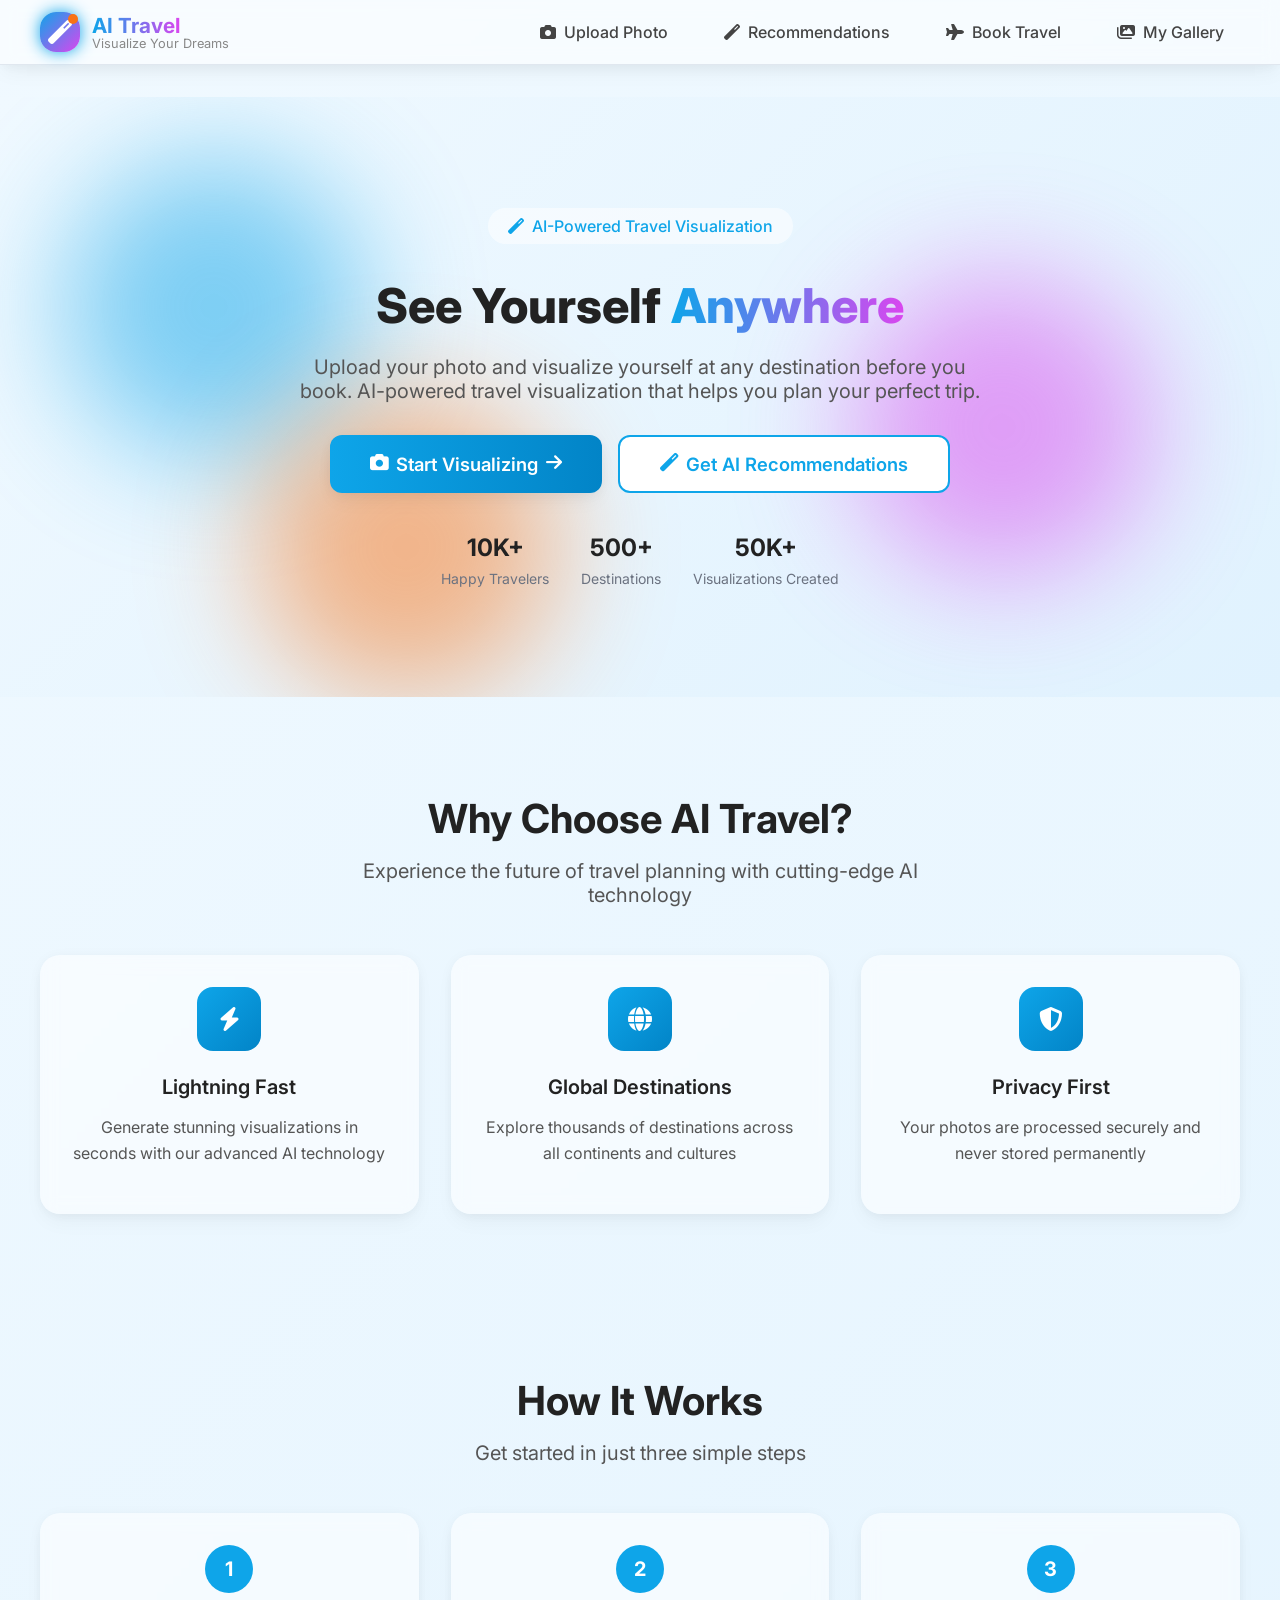
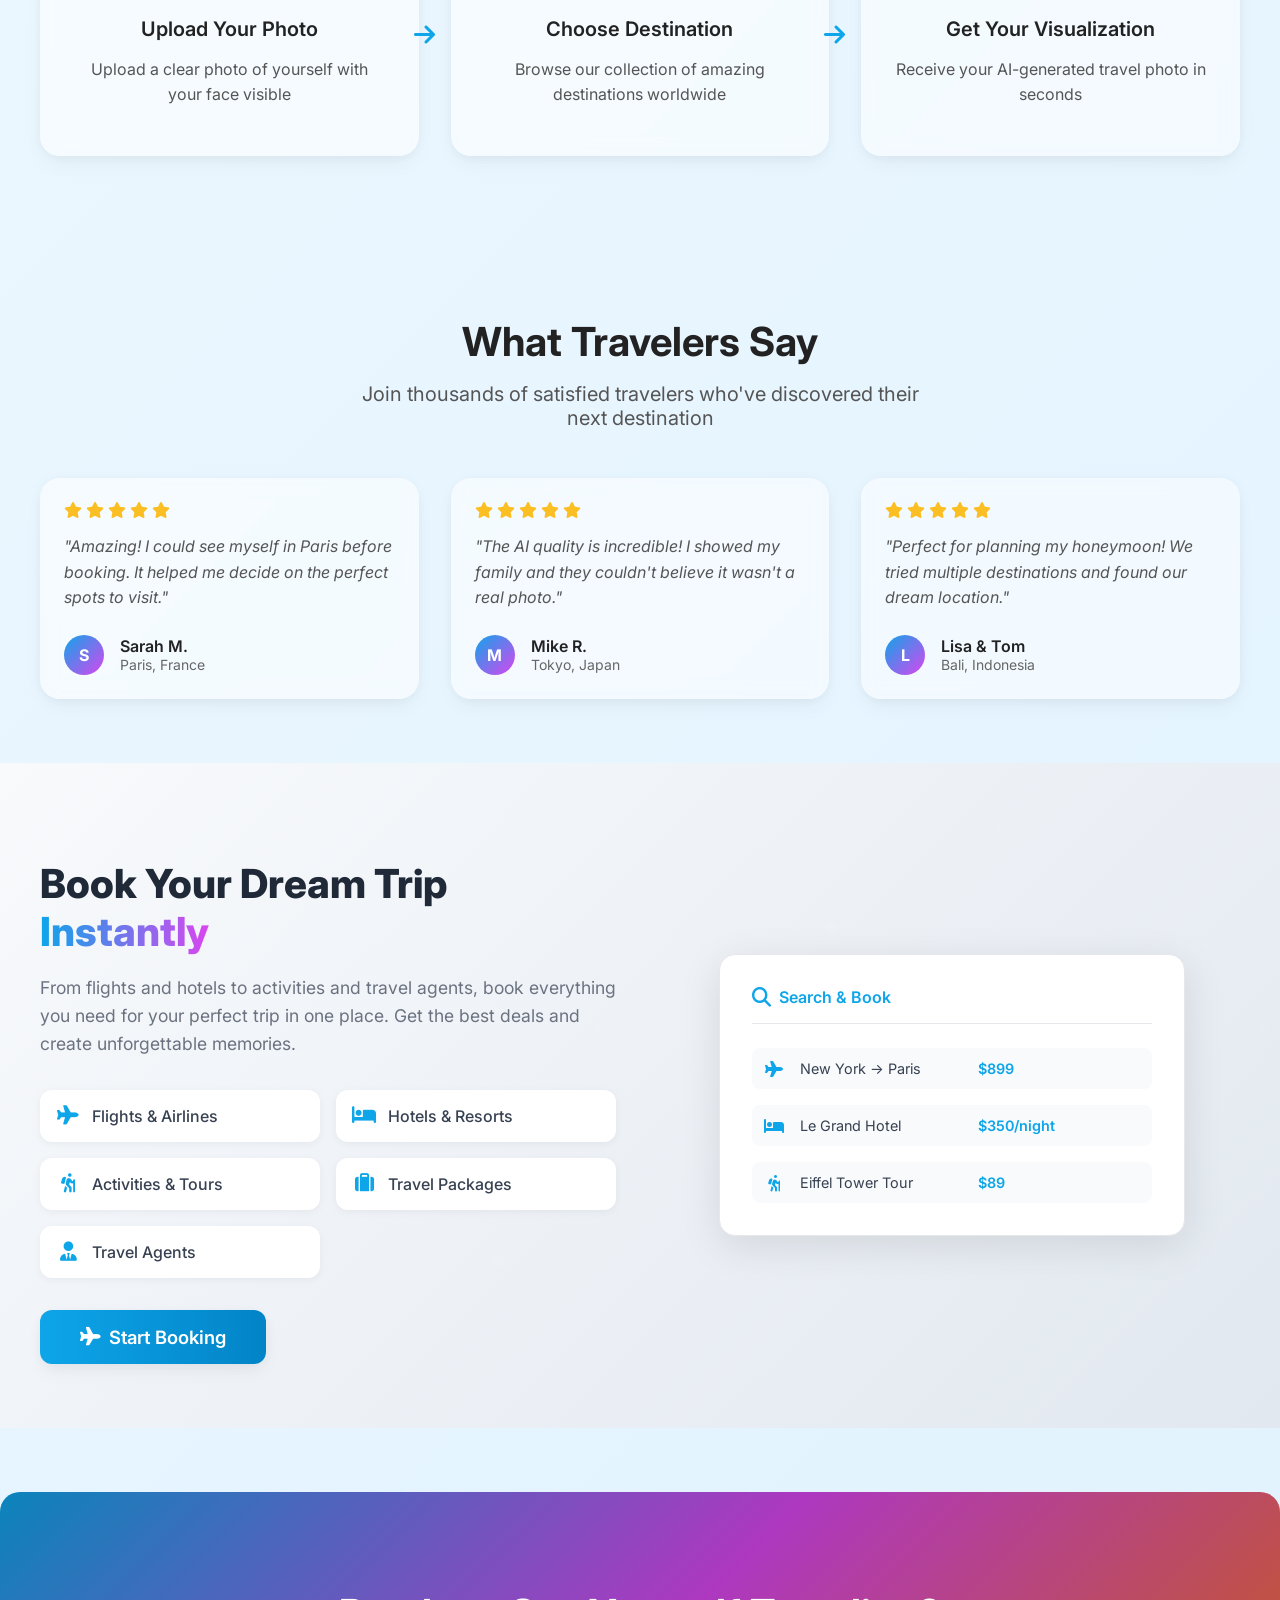
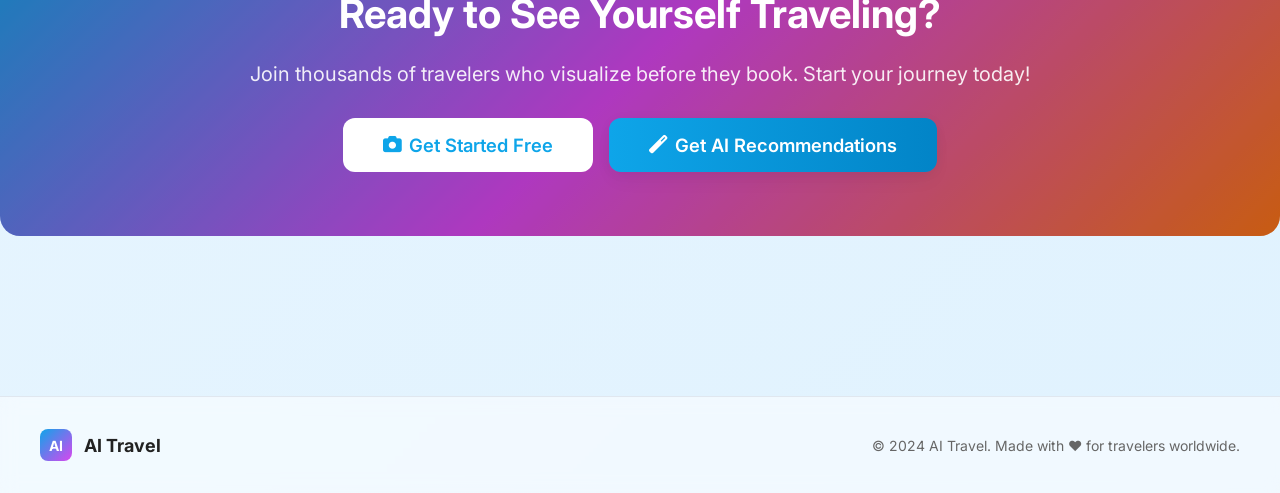
==== commit 2721e087: "Enhance destination generation and environment checks Refactored backend to use GPT-powered destinat" ====
--- a/frontend/index.html
+++ b/frontend/index.html
@@ -1,399 +1,417 @@
 <!DOCTYPE html>
 <html lang="en">
-<head>
-    <meta charset="UTF-8">
-    <meta name="viewport" content="width=device-width, initial-scale=1.0">
+  <head>
+    <meta charset="UTF-8" />
+    <meta name="viewport" content="width=device-width, initial-scale=1.0" />
     <title>AI Travel - Visualize Yourself Anywhere</title>
-    <meta name="description" content="See yourself at any destination before you book with AI-powered visualization. Upload your photo and explore thousands of destinations worldwide.">
-    
+    <meta
+      name="description"
+      content="See yourself at any destination before you book with AI-powered visualization. Upload your photo and explore thousands of destinations worldwide."
+    />
+
     <!-- Fonts -->
-    <link rel="preconnect" href="https://fonts.googleapis.com">
-    <link rel="preconnect" href="https://fonts.gstatic.com" crossorigin>
-    <link href="https://fonts.googleapis.com/css2?family=Inter:wght@300;400;500;600;700;800&family=Poppins:wght@300;400;500;600;700;800;900&display=swap" rel="stylesheet">
-    
+    <link rel="preconnect" href="https://fonts.googleapis.com" />
+    <link rel="preconnect" href="https://fonts.gstatic.com" crossorigin />
+    <link
+      href="https://fonts.googleapis.com/css2?family=Inter:wght@300;400;500;600;700;800&family=Poppins:wght@300;400;500;600;700;800;900&display=swap"
+      rel="stylesheet"
+    />
+
     <!-- Icons -->
-    <link rel="stylesheet" href="https://cdnjs.cloudflare.com/ajax/libs/font-awesome/6.4.0/css/all.min.css">
-    
+    <link
+      rel="stylesheet"
+      href="https://cdnjs.cloudflare.com/ajax/libs/font-awesome/6.4.0/css/all.min.css"
+    />
+
     <!-- Styles -->
-    <link rel="stylesheet" href="css/style.css">
-</head>
-<body>
+    <link rel="stylesheet" href="css/style.css" />
+  </head>
+  <body>
     <!-- Navigation -->
     <nav class="navbar">
-        <div class="nav-container">
-            <div class="nav-logo">
-                <a href="index.html" class="logo-link">
-                    <div class="logo-icon">
-                        <i class="fas fa-magic"></i>
-                        <div class="logo-dot"></div>
-                    </div>
-                    <div class="logo-text">
-                        <span class="logo-title">AI Travel</span>
-                        <div class="logo-subtitle">Visualize Your Dreams</div>
-                    </div>
-                </a>
-            </div>
-            
-            <div class="nav-menu" id="nav-menu">
-                <a href="upload.html" class="nav-link">
-                    <i class="fas fa-camera"></i>
-                    <span>Upload Photo</span>
-                </a>
-                <a href="destinations.html" class="nav-link">
-                    <i class="fas fa-globe"></i>
-                    <span>Destinations</span>
-                </a>
-                <a href="recommendations.html" class="nav-link">
-                    <i class="fas fa-magic"></i>
-                    <span>Recommendations</span>
-                </a>
-                <a href="booking.html" class="nav-link">
-                    <i class="fas fa-plane"></i>
-                    <span>Book Travel</span>
-                </a>
-                <a href="visualizations.html" class="nav-link">
-                    <i class="fas fa-images"></i>
-                    <span>My Gallery</span>
-                </a>
-            </div>
-            
-            <div class="nav-toggle" id="nav-toggle">
-                <i class="fas fa-bars"></i>
-            </div>
-        </div>
+      <div class="nav-container">
+        <div class="nav-logo">
+          <a href="index.html" class="logo-link">
+            <div class="logo-icon">
+              <i class="fas fa-magic"></i>
+              <div class="logo-dot"></div>
+            </div>
+            <div class="logo-text">
+              <span class="logo-title">AI Travel</span>
+              <div class="logo-subtitle">Visualize Your Dreams</div>
+            </div>
+          </a>
+        </div>
+
+        <div class="nav-menu" id="nav-menu">
+          <a href="upload.html" class="nav-link">
+            <i class="fas fa-camera"></i>
+            <span>Upload Photo</span>
+          </a>
+          <a href="recommendations.html" class="nav-link">
+            <i class="fas fa-magic"></i>
+            <span>Recommendations</span>
+          </a>
+          <a href="booking.html" class="nav-link">
+            <i class="fas fa-plane"></i>
+            <span>Book Travel</span>
+          </a>
+          <a href="visualizations.html" class="nav-link">
+            <i class="fas fa-images"></i>
+            <span>My Gallery</span>
+          </a>
+        </div>
+
+        <div class="nav-toggle" id="nav-toggle">
+          <i class="fas fa-bars"></i>
+        </div>
+      </div>
     </nav>
 
     <!-- Main Content -->
     <main class="main-content">
-        <!-- Hero Section -->
-        <section class="hero">
-            <div class="hero-background">
-                <div class="hero-blob hero-blob-1"></div>
-                <div class="hero-blob hero-blob-2"></div>
-                <div class="hero-blob hero-blob-3"></div>
-            </div>
-            
-            <div class="hero-content">
-                <div class="hero-badge">
-                    <i class="fas fa-magic"></i>
-                    <span>AI-Powered Travel Visualization</span>
-                </div>
-                
-                <h1 class="hero-title">
-                    See Yourself
-                    <span class="gradient-text">Anywhere</span>
-                </h1>
-                
-                <p class="hero-description">
-                    Upload your photo and visualize yourself at any destination before you book. 
-                    AI-powered travel visualization that helps you plan your perfect trip.
-                </p>
-                
-                <div class="hero-buttons">
-                    <a href="upload.html" class="btn btn-primary btn-large">
-                        <i class="fas fa-camera"></i>
-                        Start Visualizing
-                        <i class="fas fa-arrow-right"></i>
-                    </a>
-                    <a href="destinations.html" class="btn btn-secondary btn-large">
-                        <i class="fas fa-globe"></i>
-                        Browse Destinations
-                    </a>
-                </div>
-                
-                <!-- Stats -->
-                <div class="hero-stats">
-                    <div class="stat-item">
-                        <div class="stat-number">10K+</div>
-                        <div class="stat-label">Happy Travelers</div>
-                    </div>
-                    <div class="stat-item">
-                        <div class="stat-number">500+</div>
-                        <div class="stat-label">Destinations</div>
-                    </div>
-                    <div class="stat-item">
-                        <div class="stat-number">50K+</div>
-                        <div class="stat-label">Visualizations Created</div>
-                    </div>
-                </div>
-            </div>
-        </section>
-
-        <!-- Features Section -->
-        <section class="features">
-            <div class="container">
-                <div class="section-header">
-                    <h2 class="section-title">Why Choose AI Travel?</h2>
-                    <p class="section-description">
-                        Experience the future of travel planning with cutting-edge AI technology
-                    </p>
-                </div>
-
-                <div class="features-grid">
-                    <div class="feature-card">
-                        <div class="feature-icon">
-                            <i class="fas fa-bolt"></i>
-                        </div>
-                        <h3 class="feature-title">Lightning Fast</h3>
-                        <p class="feature-description">
-                            Generate stunning visualizations in seconds with our advanced AI technology
-                        </p>
-                    </div>
-                    
-                    <div class="feature-card">
-                        <div class="feature-icon">
-                            <i class="fas fa-globe"></i>
-                        </div>
-                        <h3 class="feature-title">Global Destinations</h3>
-                        <p class="feature-description">
-                            Explore thousands of destinations across all continents and cultures
-                        </p>
-                    </div>
-                    
-                    <div class="feature-card">
-                        <div class="feature-icon">
-                            <i class="fas fa-shield-alt"></i>
-                        </div>
-                        <h3 class="feature-title">Privacy First</h3>
-                        <p class="feature-description">
-                            Your photos are processed securely and never stored permanently
-                        </p>
-                    </div>
-                </div>
-            </div>
-        </section>
-
-        <!-- How It Works Section -->
-        <section class="how-it-works">
-            <div class="container">
-                <div class="section-header">
-                    <h2 class="section-title">How It Works</h2>
-                    <p class="section-description">
-                        Get started in just three simple steps
-                    </p>
-                </div>
-
-                <div class="steps-grid">
-                    <div class="step-item">
-                        <div class="step-number">1</div>
-                        <h3 class="step-title">Upload Your Photo</h3>
-                        <p class="step-description">
-                            Upload a clear photo of yourself with your face visible
-                        </p>
-                        <div class="step-arrow">
-                            <i class="fas fa-arrow-right"></i>
-                        </div>
-                    </div>
-                    
-                    <div class="step-item">
-                        <div class="step-number">2</div>
-                        <h3 class="step-title">Choose Destination</h3>
-                        <p class="step-description">
-                            Browse our collection of amazing destinations worldwide
-                        </p>
-                        <div class="step-arrow">
-                            <i class="fas fa-arrow-right"></i>
-                        </div>
-                    </div>
-                    
-                    <div class="step-item">
-                        <div class="step-number">3</div>
-                        <h3 class="step-title">Get Your Visualization</h3>
-                        <p class="step-description">
-                            Receive your AI-generated travel photo in seconds
-                        </p>
-                    </div>
-                </div>
-            </div>
-        </section>
-
-        <!-- Testimonials Section -->
-        <section class="testimonials">
-            <div class="container">
-                <div class="section-header">
-                    <h2 class="section-title">What Travelers Say</h2>
-                    <p class="section-description">
-                        Join thousands of satisfied travelers who've discovered their next destination
-                    </p>
-                </div>
-
-                <div class="testimonials-grid">
-                    <div class="testimonial-card">
-                        <div class="testimonial-stars">
-                            <i class="fas fa-star"></i>
-                            <i class="fas fa-star"></i>
-                            <i class="fas fa-star"></i>
-                            <i class="fas fa-star"></i>
-                            <i class="fas fa-star"></i>
-                        </div>
-                        <p class="testimonial-text">
-                            "Amazing! I could see myself in Paris before booking. It helped me decide on the perfect spots to visit."
-                        </p>
-                        <div class="testimonial-author">
-                            <div class="author-avatar">S</div>
-                            <div class="author-info">
-                                <div class="author-name">Sarah M.</div>
-                                <div class="author-location">Paris, France</div>
-                            </div>
-                        </div>
-                    </div>
-
-                    <div class="testimonial-card">
-                        <div class="testimonial-stars">
-                            <i class="fas fa-star"></i>
-                            <i class="fas fa-star"></i>
-                            <i class="fas fa-star"></i>
-                            <i class="fas fa-star"></i>
-                            <i class="fas fa-star"></i>
-                        </div>
-                        <p class="testimonial-text">
-                            "The AI quality is incredible! I showed my family and they couldn't believe it wasn't a real photo."
-                        </p>
-                        <div class="testimonial-author">
-                            <div class="author-avatar">M</div>
-                            <div class="author-info">
-                                <div class="author-name">Mike R.</div>
-                                <div class="author-location">Tokyo, Japan</div>
-                            </div>
-                        </div>
-                    </div>
-
-                    <div class="testimonial-card">
-                        <div class="testimonial-stars">
-                            <i class="fas fa-star"></i>
-                            <i class="fas fa-star"></i>
-                            <i class="fas fa-star"></i>
-                            <i class="fas fa-star"></i>
-                            <i class="fas fa-star"></i>
-                        </div>
-                        <p class="testimonial-text">
-                            "Perfect for planning my honeymoon! We tried multiple destinations and found our dream location."
-                        </p>
-                        <div class="testimonial-author">
-                            <div class="author-avatar">L</div>
-                            <div class="author-info">
-                                <div class="author-name">Lisa & Tom</div>
-                                <div class="author-location">Bali, Indonesia</div>
-                            </div>
-                        </div>
-                    </div>
-                </div>
-            </div>
-        </section>
-
-        <!-- Booking Promotion Section -->
-        <section class="booking-promotion">
-            <div class="container">
-                <div class="booking-promotion-content">
-                    <div class="booking-promotion-text">
-                        <h2 class="booking-promotion-title">
-                            Book Your Dream Trip
-                            <span class="gradient-text">Instantly</span>
-                        </h2>
-                        <p class="booking-promotion-description">
-                            From flights and hotels to activities and travel agents, book everything you need for your perfect trip in one place. Get the best deals and create unforgettable memories.
-                        </p>
-                        <div class="booking-promotion-features">
-                            <div class="booking-feature">
-                                <i class="fas fa-plane"></i>
-                                <span>Flights & Airlines</span>
-                            </div>
-                            <div class="booking-feature">
-                                <i class="fas fa-bed"></i>
-                                <span>Hotels & Resorts</span>
-                            </div>
-                            <div class="booking-feature">
-                                <i class="fas fa-hiking"></i>
-                                <span>Activities & Tours</span>
-                            </div>
-                            <div class="booking-feature">
-                                <i class="fas fa-suitcase"></i>
-                                <span>Travel Packages</span>
-                            </div>
-                            <div class="booking-feature">
-                                <i class="fas fa-user-tie"></i>
-                                <span>Travel Agents</span>
-                            </div>
-                        </div>
-                        <div class="booking-promotion-actions">
-                            <a href="booking.html" class="btn btn-primary btn-large">
-                                <i class="fas fa-plane"></i>
-                                Start Booking
-                            </a>
-                            <a href="destinations.html" class="btn btn-secondary btn-large">
+      <!-- Hero Section -->
+      <section class="hero">
+        <div class="hero-background">
+          <div class="hero-blob hero-blob-1"></div>
+          <div class="hero-blob hero-blob-2"></div>
+          <div class="hero-blob hero-blob-3"></div>
+        </div>
+
+        <div class="hero-content">
+          <div class="hero-badge">
+            <i class="fas fa-magic"></i>
+            <span>AI-Powered Travel Visualization</span>
+          </div>
+
+          <h1 class="hero-title">
+            See Yourself
+            <span class="gradient-text">Anywhere</span>
+          </h1>
+
+          <p class="hero-description">
+            Upload your photo and visualize yourself at any destination before
+            you book. AI-powered travel visualization that helps you plan your
+            perfect trip.
+          </p>
+
+          <div class="hero-buttons">
+            <a href="upload.html" class="btn btn-primary btn-large">
+              <i class="fas fa-camera"></i>
+              Start Visualizing
+              <i class="fas fa-arrow-right"></i>
+            </a>
+            <a href="recommendations.html" class="btn btn-secondary btn-large">
+              <i class="fas fa-magic"></i>
+              Get AI Recommendations
+            </a>
+          </div>
+
+          <!-- Stats -->
+          <div class="hero-stats">
+            <div class="stat-item">
+              <div class="stat-number">10K+</div>
+              <div class="stat-label">Happy Travelers</div>
+            </div>
+            <div class="stat-item">
+              <div class="stat-number">500+</div>
+              <div class="stat-label">Destinations</div>
+            </div>
+            <div class="stat-item">
+              <div class="stat-number">50K+</div>
+              <div class="stat-label">Visualizations Created</div>
+            </div>
+          </div>
+        </div>
+      </section>
+
+      <!-- Features Section -->
+      <section class="features">
+        <div class="container">
+          <div class="section-header">
+            <h2 class="section-title">Why Choose AI Travel?</h2>
+            <p class="section-description">
+              Experience the future of travel planning with cutting-edge AI
+              technology
+            </p>
+          </div>
+
+          <div class="features-grid">
+            <div class="feature-card">
+              <div class="feature-icon">
+                <i class="fas fa-bolt"></i>
+              </div>
+              <h3 class="feature-title">Lightning Fast</h3>
+              <p class="feature-description">
+                Generate stunning visualizations in seconds with our advanced AI
+                technology
+              </p>
+            </div>
+
+            <div class="feature-card">
+              <div class="feature-icon">
+                <i class="fas fa-globe"></i>
+              </div>
+              <h3 class="feature-title">Global Destinations</h3>
+              <p class="feature-description">
+                Explore thousands of destinations across all continents and
+                cultures
+              </p>
+            </div>
+
+            <div class="feature-card">
+              <div class="feature-icon">
+                <i class="fas fa-shield-alt"></i>
+              </div>
+              <h3 class="feature-title">Privacy First</h3>
+              <p class="feature-description">
+                Your photos are processed securely and never stored permanently
+              </p>
+            </div>
+          </div>
+        </div>
+      </section>
+
+      <!-- How It Works Section -->
+      <section class="how-it-works">
+        <div class="container">
+          <div class="section-header">
+            <h2 class="section-title">How It Works</h2>
+            <p class="section-description">
+              Get started in just three simple steps
+            </p>
+          </div>
+
+          <div class="steps-grid">
+            <div class="step-item">
+              <div class="step-number">1</div>
+              <h3 class="step-title">Upload Your Photo</h3>
+              <p class="step-description">
+                Upload a clear photo of yourself with your face visible
+              </p>
+              <div class="step-arrow">
+                <i class="fas fa-arrow-right"></i>
+              </div>
+            </div>
+
+            <div class="step-item">
+              <div class="step-number">2</div>
+              <h3 class="step-title">Choose Destination</h3>
+              <p class="step-description">
+                Browse our collection of amazing destinations worldwide
+              </p>
+              <div class="step-arrow">
+                <i class="fas fa-arrow-right"></i>
+              </div>
+            </div>
+
+            <div class="step-item">
+              <div class="step-number">3</div>
+              <h3 class="step-title">Get Your Visualization</h3>
+              <p class="step-description">
+                Receive your AI-generated travel photo in seconds
+              </p>
+            </div>
+          </div>
+        </div>
+      </section>
+
+      <!-- Testimonials Section -->
+      <section class="testimonials">
+        <div class="container">
+          <div class="section-header">
+            <h2 class="section-title">What Travelers Say</h2>
+            <p class="section-description">
+              Join thousands of satisfied travelers who've discovered their next
+              destination
+            </p>
+          </div>
+
+          <div class="testimonials-grid">
+            <div class="testimonial-card">
+              <div class="testimonial-stars">
+                <i class="fas fa-star"></i>
+                <i class="fas fa-star"></i>
+                <i class="fas fa-star"></i>
+                <i class="fas fa-star"></i>
+                <i class="fas fa-star"></i>
+              </div>
+              <p class="testimonial-text">
+                "Amazing! I could see myself in Paris before booking. It helped
+                me decide on the perfect spots to visit."
+              </p>
+              <div class="testimonial-author">
+                <div class="author-avatar">S</div>
+                <div class="author-info">
+                  <div class="author-name">Sarah M.</div>
+                  <div class="author-location">Paris, France</div>
+                </div>
+              </div>
+            </div>
+
+            <div class="testimonial-card">
+              <div class="testimonial-stars">
+                <i class="fas fa-star"></i>
+                <i class="fas fa-star"></i>
+                <i class="fas fa-star"></i>
+                <i class="fas fa-star"></i>
+                <i class="fas fa-star"></i>
+              </div>
+              <p class="testimonial-text">
+                "The AI quality is incredible! I showed my family and they
+                couldn't believe it wasn't a real photo."
+              </p>
+              <div class="testimonial-author">
+                <div class="author-avatar">M</div>
+                <div class="author-info">
+                  <div class="author-name">Mike R.</div>
+                  <div class="author-location">Tokyo, Japan</div>
+                </div>
+              </div>
+            </div>
+
+            <div class="testimonial-card">
+              <div class="testimonial-stars">
+                <i class="fas fa-star"></i>
+                <i class="fas fa-star"></i>
+                <i class="fas fa-star"></i>
+                <i class="fas fa-star"></i>
+                <i class="fas fa-star"></i>
+              </div>
+              <p class="testimonial-text">
+                "Perfect for planning my honeymoon! We tried multiple
+                destinations and found our dream location."
+              </p>
+              <div class="testimonial-author">
+                <div class="author-avatar">L</div>
+                <div class="author-info">
+                  <div class="author-name">Lisa & Tom</div>
+                  <div class="author-location">Bali, Indonesia</div>
+                </div>
+              </div>
+            </div>
+          </div>
+        </div>
+      </section>
+
+      <!-- Booking Promotion Section -->
+      <section class="booking-promotion">
+        <div class="container">
+          <div class="booking-promotion-content">
+            <div class="booking-promotion-text">
+              <h2 class="booking-promotion-title">
+                Book Your Dream Trip
+                <span class="gradient-text">Instantly</span>
+              </h2>
+              <p class="booking-promotion-description">
+                From flights and hotels to activities and travel agents, book
+                everything you need for your perfect trip in one place. Get the
+                best deals and create unforgettable memories.
+              </p>
+              <div class="booking-promotion-features">
+                <div class="booking-feature">
+                  <i class="fas fa-plane"></i>
+                  <span>Flights & Airlines</span>
+                </div>
+                <div class="booking-feature">
+                  <i class="fas fa-bed"></i>
+                  <span>Hotels & Resorts</span>
+                </div>
+                <div class="booking-feature">
+                  <i class="fas fa-hiking"></i>
+                  <span>Activities & Tours</span>
+                </div>
+                <div class="booking-feature">
+                  <i class="fas fa-suitcase"></i>
+                  <span>Travel Packages</span>
+                </div>
+                <div class="booking-feature">
+                  <i class="fas fa-user-tie"></i>
+                  <span>Travel Agents</span>
+                </div>
+              </div>
+              <div class="booking-promotion-actions">
+                <a href="booking.html" class="btn btn-primary btn-large">
+                  <i class="fas fa-plane"></i>
+                  Start Booking
+                </a>
+                <!-- <a href="destinations.html" class="btn btn-secondary btn-large">
                                 <i class="fas fa-globe"></i>
                                 Browse Destinations
-                            </a>
-                        </div>
-                    </div>
-                    <div class="booking-promotion-visual">
-                        <div class="booking-visual-card">
-                            <div class="booking-visual-header">
-                                <i class="fas fa-search"></i>
-                                <span>Search & Book</span>
-                            </div>
-                            <div class="booking-visual-content">
-                                <div class="booking-visual-item">
-                                    <i class="fas fa-plane"></i>
-                                    <span>New York → Paris</span>
-                                    <span class="price">$899</span>
-                                </div>
-                                <div class="booking-visual-item">
-                                    <i class="fas fa-bed"></i>
-                                    <span>Le Grand Hotel</span>
-                                    <span class="price">$350/night</span>
-                                </div>
-                                <div class="booking-visual-item">
-                                    <i class="fas fa-hiking"></i>
-                                    <span>Eiffel Tower Tour</span>
-                                    <span class="price">$89</span>
-                                </div>
-                            </div>
-                        </div>
-                    </div>
-                </div>
-            </div>
-        </section>
-
-        <!-- CTA Section -->
-        <section class="cta">
-            <div class="cta-background">
-                <div class="cta-overlay"></div>
-            </div>
-            <div class="cta-content">
-                <h2 class="cta-title">Ready to See Yourself Traveling?</h2>
-                <p class="cta-description">
-                    Join thousands of travelers who visualize before they book. Start your journey today!
-                </p>
-                <div class="cta-buttons">
-                    <a href="upload.html" class="btn btn-white btn-large">
-                        <i class="fas fa-camera"></i>
-                        Get Started Free
-                    </a>
-                    <a href="destinations.html" class="btn btn-outline btn-large">
-                        <i class="fas fa-globe"></i>
-                        Explore Destinations
-                    </a>
-                </div>
-            </div>
-        </section>
+                            </a> -->
+              </div>
+            </div>
+            <div class="booking-promotion-visual">
+              <div class="booking-visual-card">
+                <div class="booking-visual-header">
+                  <i class="fas fa-search"></i>
+                  <span>Search & Book</span>
+                </div>
+                <div class="booking-visual-content">
+                  <div class="booking-visual-item">
+                    <i class="fas fa-plane"></i>
+                    <span>New York → Paris</span>
+                    <span class="price">$899</span>
+                  </div>
+                  <div class="booking-visual-item">
+                    <i class="fas fa-bed"></i>
+                    <span>Le Grand Hotel</span>
+                    <span class="price">$350/night</span>
+                  </div>
+                  <div class="booking-visual-item">
+                    <i class="fas fa-hiking"></i>
+                    <span>Eiffel Tower Tour</span>
+                    <span class="price">$89</span>
+                  </div>
+                </div>
+              </div>
+            </div>
+          </div>
+        </div>
+      </section>
+
+      <!-- CTA Section -->
+      <section class="cta">
+        <div class="cta-background">
+          <div class="cta-overlay"></div>
+        </div>
+        <div class="cta-content">
+          <h2 class="cta-title">Ready to See Yourself Traveling?</h2>
+          <p class="cta-description">
+            Join thousands of travelers who visualize before they book. Start
+            your journey today!
+          </p>
+          <div class="cta-buttons">
+            <a href="upload.html" class="btn btn-white btn-large">
+              <i class="fas fa-camera"></i>
+              Get Started Free
+            </a>
+            <!-- Replace the last travel-related button with a new one for AI Recommendations -->
+            <!-- <a href="destinations.html" class="btn btn-outline btn-large"> -->
+            <a href="recommendations.html" class="btn btn-primary btn-large">
+              <i class="fas fa-magic"></i>
+              Get AI Recommendations
+            </a>
+          </div>
+        </div>
+      </section>
     </main>
 
     <!-- Footer -->
     <footer class="footer">
-        <div class="container">
-            <div class="footer-content">
-                <div class="footer-logo">
-                    <div class="footer-logo-icon">
-                        <span>AI</span>
-                    </div>
-                    <span class="footer-logo-text">AI Travel</span>
-                </div>
-                <div class="footer-copyright">
-                    © 2024 AI Travel. Made with ❤️ for travelers worldwide.
-                </div>
-            </div>
-        </div>
+      <div class="container">
+        <div class="footer-content">
+          <div class="footer-logo">
+            <div class="footer-logo-icon">
+              <span>AI</span>
+            </div>
+            <span class="footer-logo-text">AI Travel</span>
+          </div>
+          <div class="footer-copyright">
+            © 2024 AI Travel. Made with ❤️ for travelers worldwide.
+          </div>
+        </div>
+      </div>
     </footer>
 
     <!-- Toast Container -->
@@ -403,5 +421,5 @@
     <script src="js/api.js"></script>
     <script src="js/components.js"></script>
     <script src="js/main.js"></script>
-</body>
-</html>+  </body>
+</html>
--- a/frontend/css/style.css
+++ b/frontend/css/style.css
@@ -1045,6 +1045,128 @@
   border-color: var(--primary);
   box-shadow: 0 0 0 3px rgba(14, 165, 233, 0.1);
 }
+
+/* Search Suggestions Dropdown */
+.search-suggestions {
+  position: absolute;
+  top: 100%;
+  left: 0;
+  right: 0;
+  background: #fff;
+  border: 2px solid #e0e7ef;
+  border-top: none;
+  border-radius: 0 0 0.75rem 0.75rem;
+  box-shadow: 0 4px 20px rgba(0, 0, 0, 0.1);
+  z-index: 1000;
+  max-height: 300px;
+  overflow-y: auto;
+}
+
+.search-suggestion-item {
+  padding: 0.75rem 1rem;
+  cursor: pointer;
+  border-bottom: 1px solid #f0f0f0;
+  transition: background-color 0.2s;
+  display: flex;
+  align-items: center;
+  gap: 0.5rem;
+}
+
+.search-suggestion-item:hover,
+.search-suggestion-item.active {
+  background-color: #f8f9fa;
+}
+
+.search-suggestion-item.active {
+  background-color: rgba(14, 165, 233, 0.1);
+  border-left: 3px solid var(--primary);
+}
+
+.search-suggestion-item:last-child {
+  border-bottom: none;
+}
+
+.search-suggestion-icon {
+  color: var(--primary);
+  font-size: 0.875rem;
+}
+
+.search-suggestion-text {
+  flex: 1;
+  font-size: 0.875rem;
+  color: #333;
+}
+
+.search-suggestion-highlight {
+  background-color: rgba(14, 165, 233, 0.1);
+  color: var(--primary);
+  font-weight: 500;
+}
+
+/* Refresh Button */
+.refresh-container {
+  display: flex;
+  align-items: center;
+}
+
+.refresh-btn {
+  display: flex;
+  align-items: center;
+  gap: 0.5rem;
+  padding: 0.75rem 1rem;
+  background: linear-gradient(135deg, var(--primary), var(--secondary));
+  color: #fff;
+  border: none;
+  border-radius: 0.75rem;
+  font-size: 0.875rem;
+  font-weight: 500;
+  cursor: pointer;
+  transition: transform 0.2s, box-shadow 0.2s;
+}
+
+.refresh-btn:hover {
+  transform: translateY(-1px);
+  box-shadow: 0 4px 15px rgba(14, 165, 233, 0.3);
+}
+
+.refresh-btn:active {
+  transform: translateY(0);
+}
+
+.refresh-btn i {
+  transition: transform 0.3s;
+}
+
+.refresh-btn:hover i {
+  transform: rotate(180deg);
+}
+
+.refresh-btn.loading i {
+  animation: spin 1s linear infinite;
+}
+
+/* Results Actions */
+.results-actions {
+  display: flex;
+  align-items: center;
+  gap: 1rem;
+}
+
+.generation-info {
+  display: flex;
+  align-items: center;
+  gap: 0.5rem;
+  padding: 0.5rem 0.75rem;
+  background: rgba(14, 165, 233, 0.1);
+  border-radius: 0.5rem;
+  font-size: 0.875rem;
+  color: var(--primary);
+  font-weight: 500;
+}
+
+.generation-info i {
+  font-size: 0.75rem;
+}
 .filter-container {
   display: flex;
   align-items: center;
@@ -1540,6 +1662,21 @@
     flex-direction: column;
     align-items: stretch;
   }
+  
+  .refresh-btn {
+    width: 100%;
+    justify-content: center;
+  }
+  
+  .search-suggestions {
+    max-height: 200px;
+  }
+  
+  .results-actions {
+    flex-direction: column;
+    align-items: flex-start;
+    gap: 0.5rem;
+  }
 
   .destinations-grid,
   .gallery-grid {
@@ -2192,3 +2329,358 @@
 .main-content .container {
   padding: 0 0.5rem;
 }
+
+/* Detailed Itinerary Styles */
+.detailed-itinerary {
+  max-width: 1000px;
+  margin: 0 auto;
+  padding: 2rem;
+  background: #fff;
+  border-radius: var(--radius);
+  box-shadow: var(--shadow-soft);
+}
+
+.trip-overview {
+  text-align: center;
+  margin-bottom: 3rem;
+  padding-bottom: 2rem;
+  border-bottom: 2px solid #f0f0f0;
+}
+
+.trip-overview h3 {
+  font-size: 2.5rem;
+  font-weight: 700;
+  color: var(--primary);
+  margin-bottom: 1rem;
+}
+
+.trip-meta {
+  display: flex;
+  justify-content: center;
+  gap: 2rem;
+  flex-wrap: wrap;
+  margin-bottom: 1.5rem;
+}
+
+.trip-meta span {
+  background: #f8fafc;
+  padding: 0.5rem 1rem;
+  border-radius: 999px;
+  font-weight: 500;
+  color: #64748b;
+}
+
+.trip-summary {
+  font-size: 1.1rem;
+  color: #64748b;
+  line-height: 1.6;
+  max-width: 600px;
+  margin: 0 auto;
+}
+
+.daily-itinerary,
+.budget-section,
+.tips-section,
+.accommodations-section,
+.restaurants-section {
+  margin-bottom: 3rem;
+}
+
+.daily-itinerary h4,
+.budget-section h4,
+.tips-section h4,
+.accommodations-section h4,
+.restaurants-section h4 {
+  font-size: 1.5rem;
+  font-weight: 600;
+  color: #1e293b;
+  margin-bottom: 1.5rem;
+  display: flex;
+  align-items: center;
+  gap: 0.5rem;
+}
+
+.day-card {
+  background: #f8fafc;
+  border-radius: 1rem;
+  padding: 1.5rem;
+  margin-bottom: 1.5rem;
+  border-left: 4px solid var(--primary);
+}
+
+.day-card h5 {
+  font-size: 1.25rem;
+  font-weight: 600;
+  color: #1e293b;
+  margin-bottom: 1rem;
+}
+
+.timeline {
+  display: grid;
+  gap: 1rem;
+  margin-bottom: 1rem;
+}
+
+.time-slot {
+  background: #fff;
+  border-radius: 0.75rem;
+  padding: 1rem;
+  border-left: 3px solid #e2e8f0;
+}
+
+.time-slot.morning {
+  border-left-color: #fbbf24;
+}
+
+.time-slot.afternoon {
+  border-left-color: #f59e0b;
+}
+
+.time-slot.evening {
+  border-left-color: #7c3aed;
+}
+
+.time-slot .time {
+  font-weight: 600;
+  color: #374151;
+  margin-bottom: 0.5rem;
+  display: block;
+}
+
+.time-slot ul {
+  margin: 0;
+  padding-left: 1.25rem;
+}
+
+.time-slot li {
+  margin-bottom: 0.25rem;
+  color: #4b5563;
+}
+
+.day-details {
+  display: flex;
+  gap: 1rem;
+  flex-wrap: wrap;
+  margin-top: 1rem;
+  padding-top: 1rem;
+  border-top: 1px solid #e5e7eb;
+}
+
+.day-details span {
+  background: #fff;
+  padding: 0.5rem 1rem;
+  border-radius: 999px;
+  font-size: 0.875rem;
+  color: #6b7280;
+  border: 1px solid #e5e7eb;
+}
+
+.budget-breakdown {
+  display: grid;
+  gap: 1rem;
+}
+
+.budget-item,
+.budget-total,
+.budget-per-person {
+  display: flex;
+  justify-content: space-between;
+  align-items: center;
+  padding: 1rem;
+  background: #f8fafc;
+  border-radius: 0.75rem;
+  border-left: 4px solid #e2e8f0;
+}
+
+.budget-total {
+  background: #dbeafe;
+  border-left-color: var(--primary);
+  font-weight: 600;
+}
+
+.budget-per-person {
+  background: #f0f9ff;
+  border-left-color: var(--primary);
+}
+
+.budget-category {
+  font-weight: 500;
+  color: #374151;
+}
+
+.budget-amount {
+  font-weight: 600;
+  color: var(--primary);
+}
+
+.tips-category {
+  background: #f8fafc;
+  border-radius: 0.75rem;
+  padding: 1.5rem;
+  margin-bottom: 1rem;
+}
+
+.tips-category h5 {
+  font-size: 1.125rem;
+  font-weight: 600;
+  color: #1e293b;
+  margin-bottom: 1rem;
+}
+
+.tips-category ul {
+  margin: 0;
+  padding-left: 1.25rem;
+}
+
+.tips-category li {
+  margin-bottom: 0.5rem;
+  color: #4b5563;
+}
+
+.accommodations-section .accommodation-item,
+.restaurants-section .restaurant-item {
+  background: #f8fafc;
+  border-radius: 0.75rem;
+  padding: 1.5rem;
+  margin-bottom: 1rem;
+  border-left: 4px solid #e2e8f0;
+}
+
+.accommodation-item h5,
+.restaurant-item h5 {
+  font-size: 1.125rem;
+  font-weight: 600;
+  color: #1e293b;
+  margin-bottom: 0.5rem;
+}
+
+.accommodation-item .meta,
+.restaurant-item .meta {
+  display: flex;
+  gap: 1rem;
+  flex-wrap: wrap;
+  margin-bottom: 1rem;
+}
+
+.accommodation-item .meta span,
+.restaurant-item .meta span {
+  background: #fff;
+  padding: 0.25rem 0.75rem;
+  border-radius: 999px;
+  font-size: 0.875rem;
+  color: #6b7280;
+  border: 1px solid #e5e7eb;
+}
+
+.accommodation-item .amenities,
+.restaurant-item .dishes {
+  margin-bottom: 1rem;
+}
+
+.accommodation-item .amenities h6,
+.restaurant-item .dishes h6 {
+  font-weight: 600;
+  color: #374151;
+  margin-bottom: 0.5rem;
+}
+
+.accommodation-item .amenities ul,
+.restaurant-item .dishes ul {
+  margin: 0;
+  padding-left: 1.25rem;
+}
+
+.accommodation-item .amenities li,
+.restaurant-item .dishes li {
+  color: #4b5563;
+  margin-bottom: 0.25rem;
+}
+
+.accommodation-item .pros-cons,
+.restaurant-item .reservation {
+  display: flex;
+  gap: 1rem;
+}
+
+.accommodation-item .pros,
+.accommodation-item .cons {
+  flex: 1;
+}
+
+.accommodation-item .pros h6,
+.accommodation-item .cons h6 {
+  font-weight: 600;
+  margin-bottom: 0.5rem;
+}
+
+.accommodation-item .pros h6 {
+  color: var(--success);
+}
+
+.accommodation-item .cons h6 {
+  color: var(--error);
+}
+
+.accommodation-item .pros ul,
+.accommodation-item .cons ul {
+  margin: 0;
+  padding-left: 1.25rem;
+}
+
+.accommodation-item .pros li,
+.accommodation-item .cons li {
+  font-size: 0.875rem;
+  margin-bottom: 0.25rem;
+}
+
+.accommodation-item .pros li {
+  color: var(--success);
+}
+
+.accommodation-item .cons li {
+  color: var(--error);
+}
+
+.booking-action {
+  text-align: center;
+  margin-top: 3rem;
+  padding-top: 2rem;
+  border-top: 2px solid #f0f0f0;
+}
+
+.booking-action .btn {
+  font-size: 1.125rem;
+  padding: 1rem 2rem;
+}
+
+/* Mobile responsiveness for detailed itinerary */
+@media (max-width: 768px) {
+  .detailed-itinerary {
+    padding: 1rem;
+  }
+  
+  .trip-overview h3 {
+    font-size: 2rem;
+  }
+  
+  .trip-meta {
+    gap: 1rem;
+  }
+  
+  .trip-meta span {
+    font-size: 0.875rem;
+  }
+  
+  .day-details {
+    flex-direction: column;
+    gap: 0.5rem;
+  }
+  
+  .day-details span {
+    text-align: center;
+  }
+  
+  .accommodation-item .pros-cons {
+    flex-direction: column;
+  }
+}
